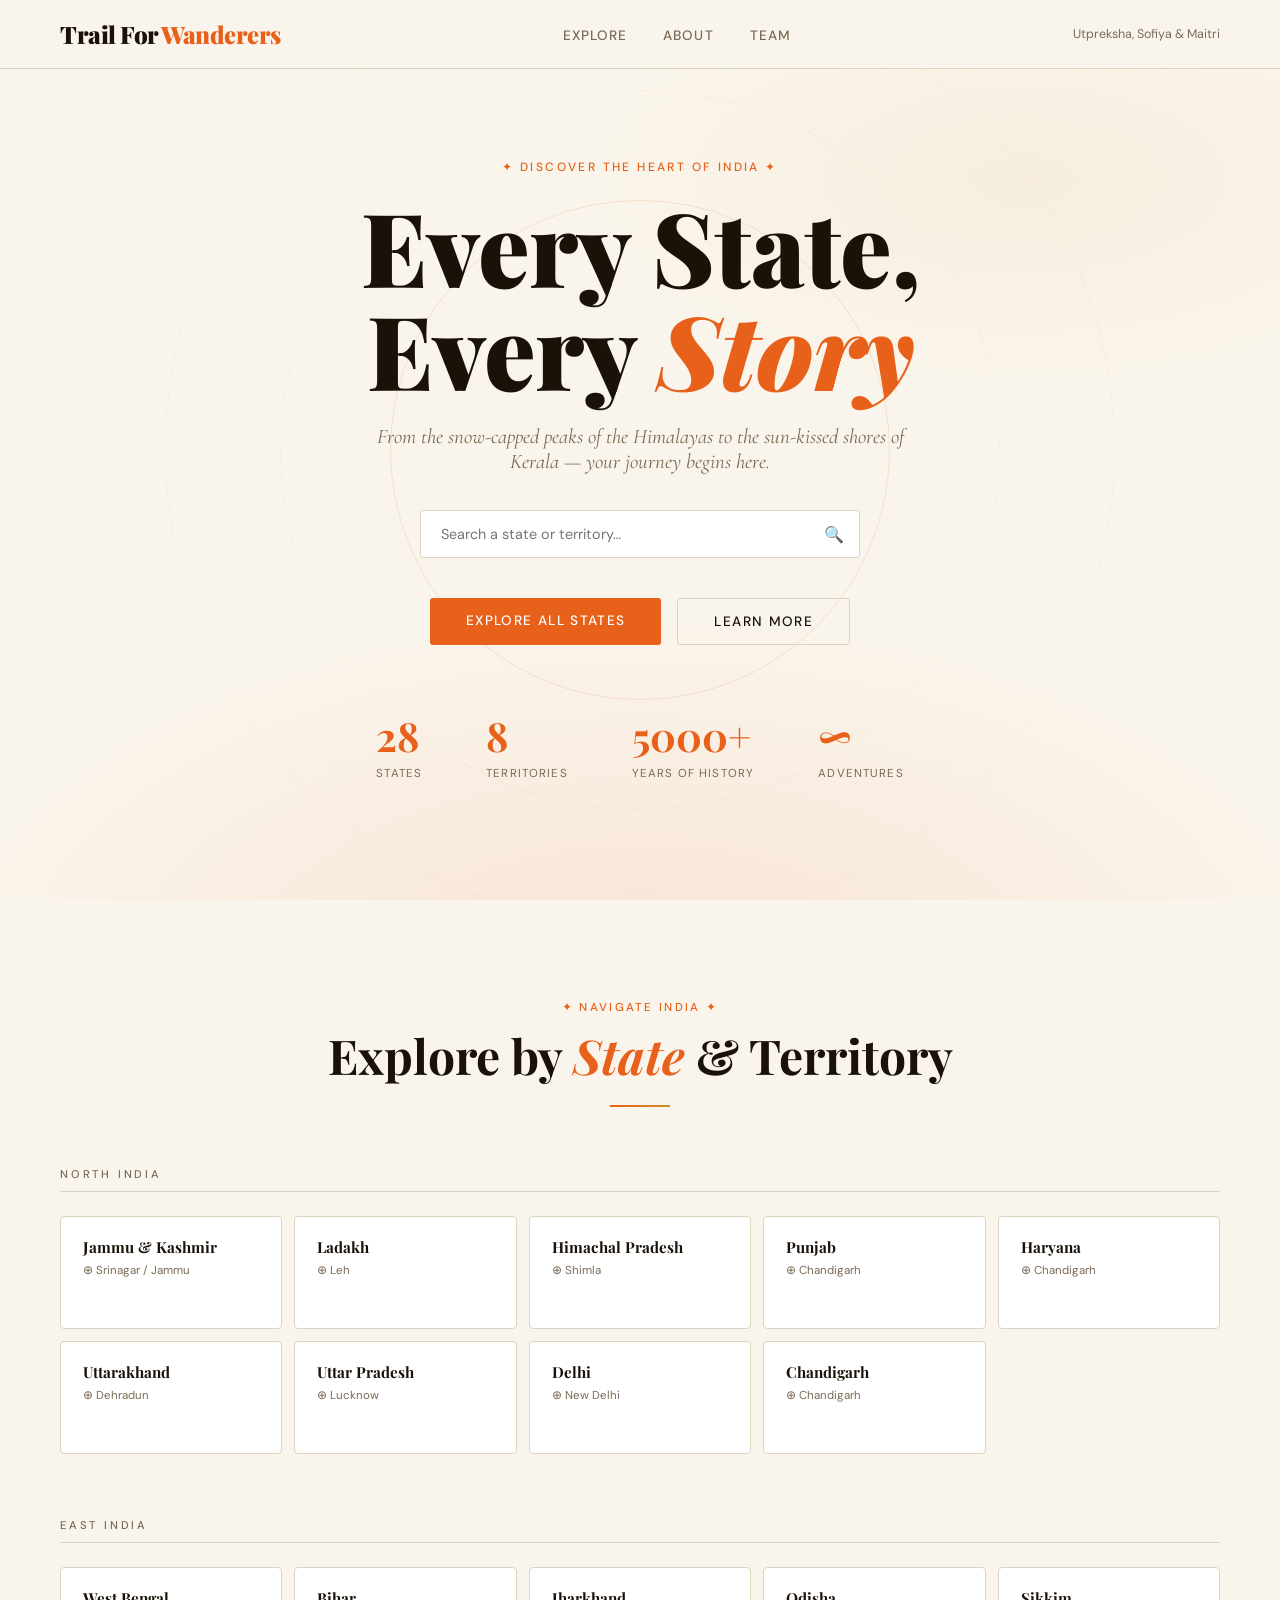
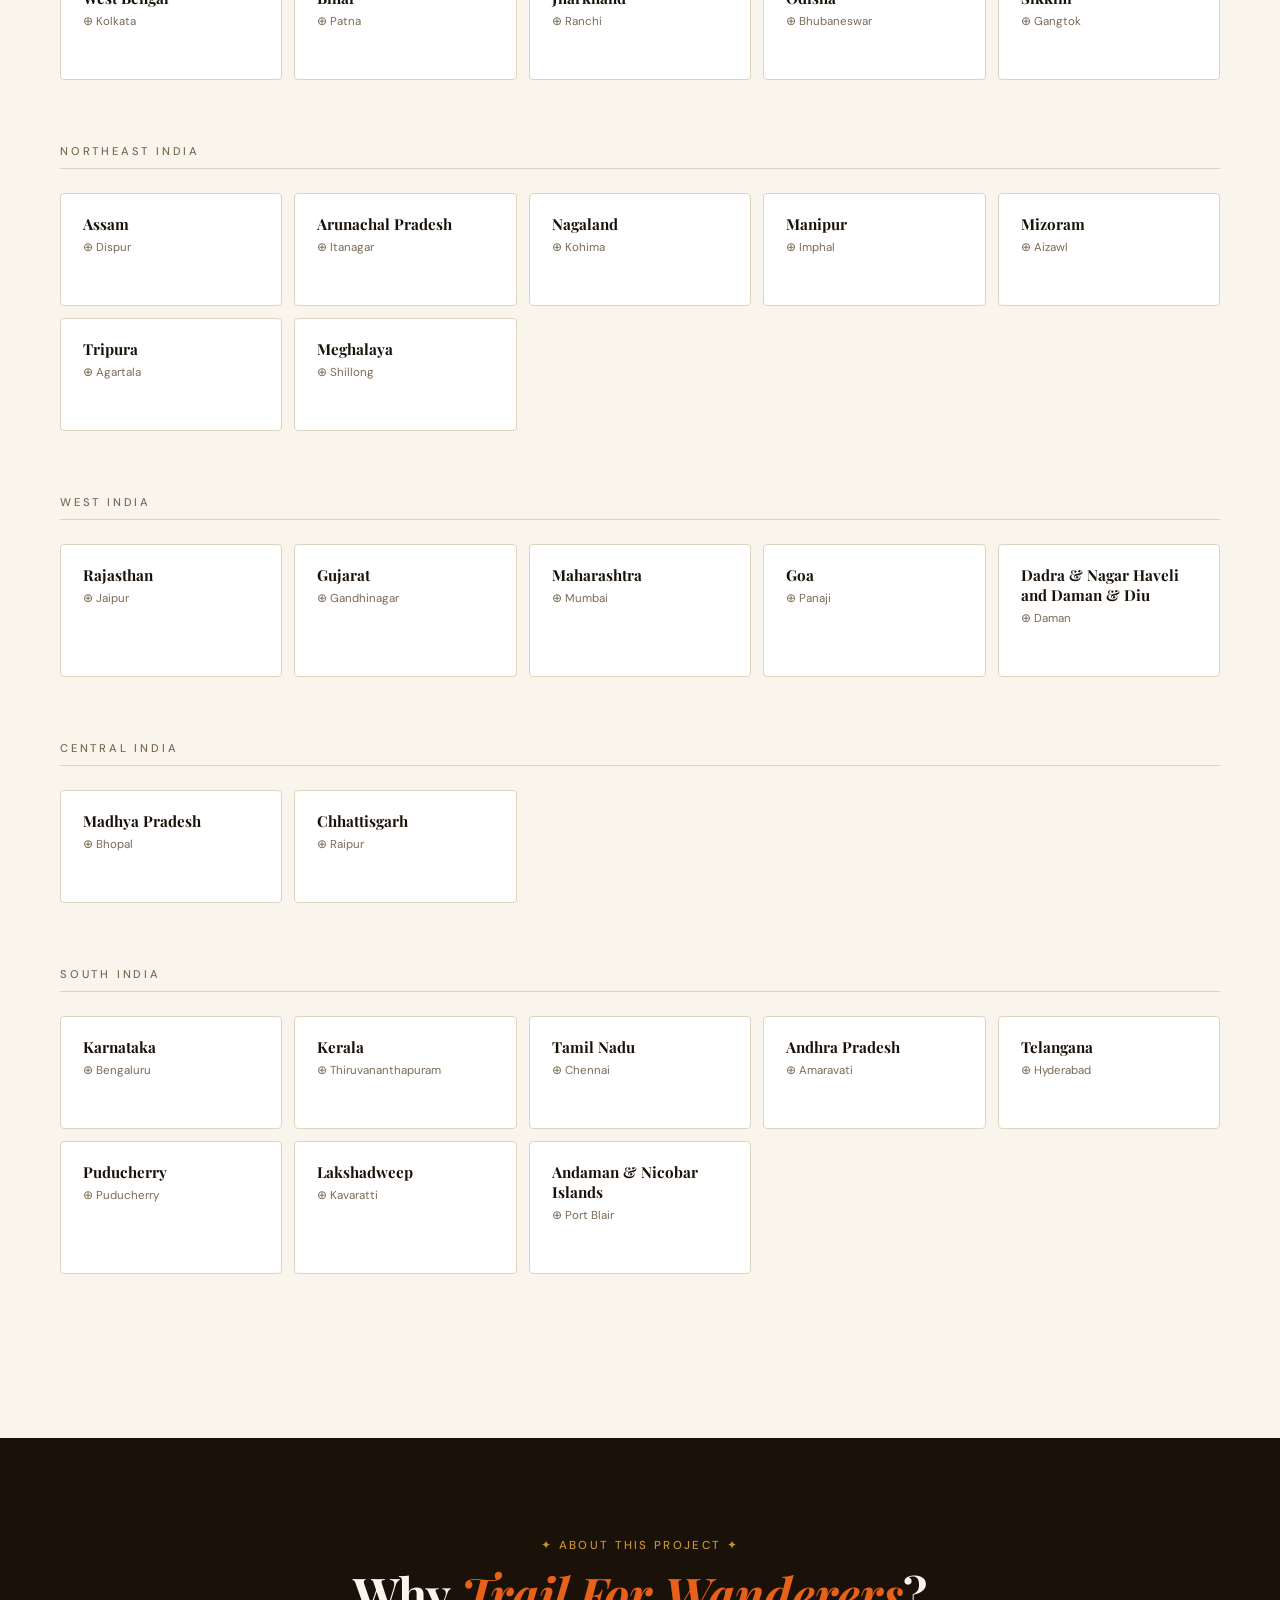
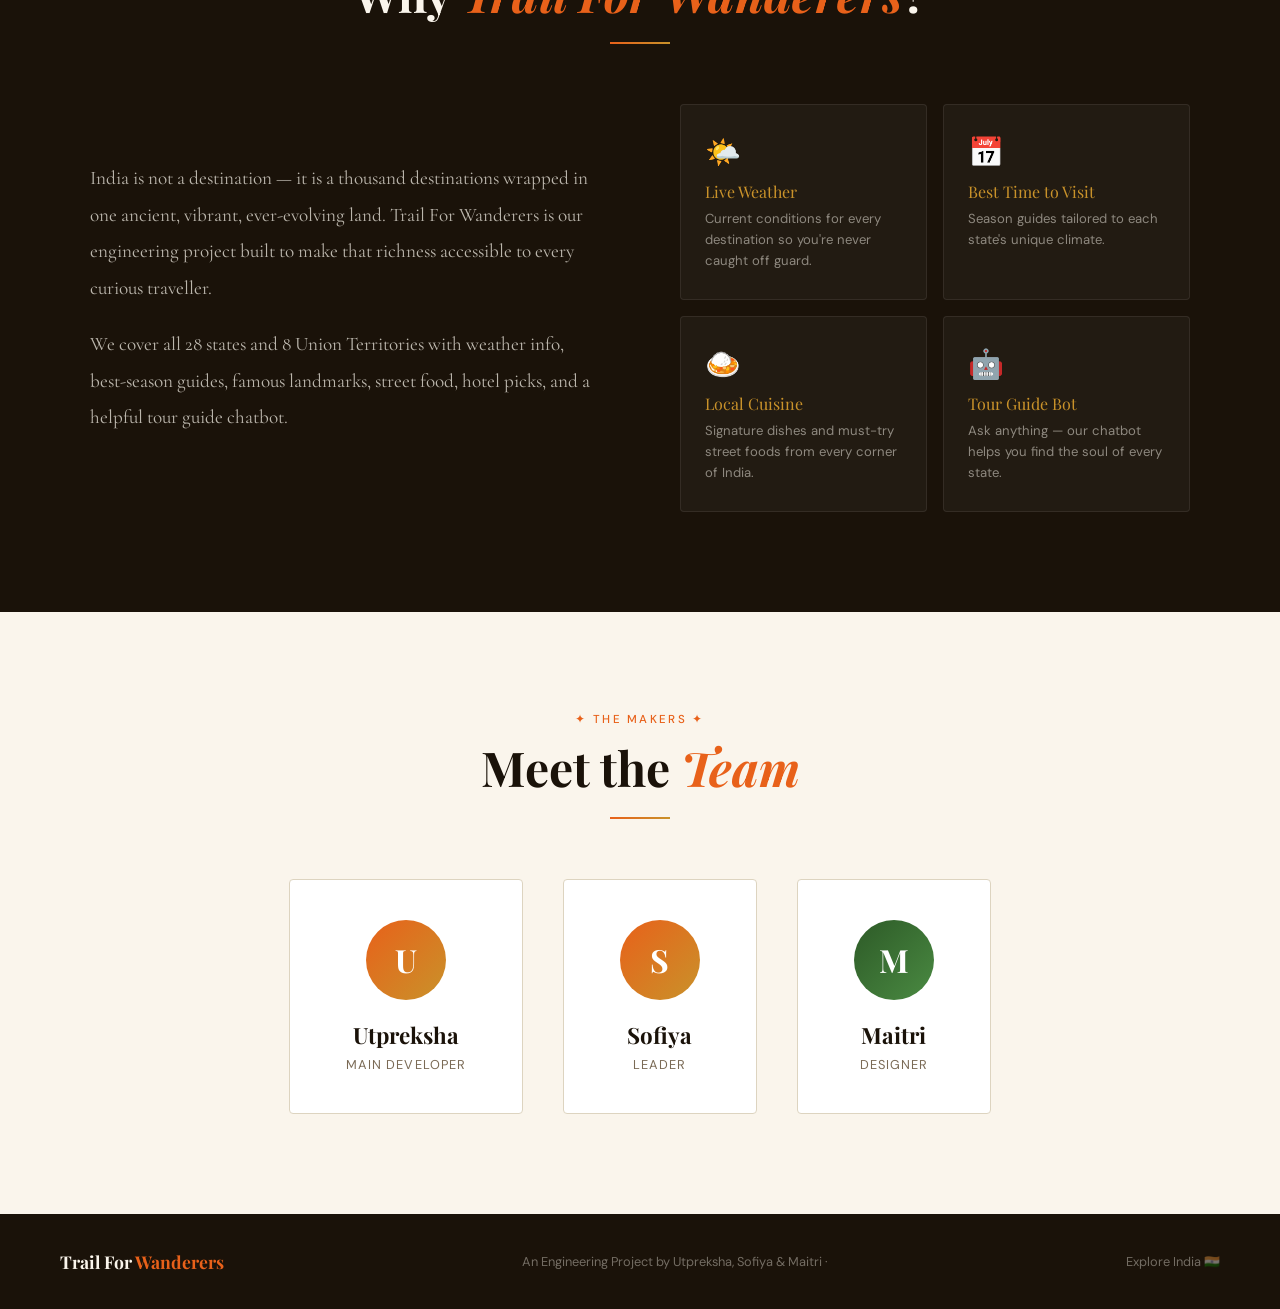
==== index.html @ 72791167 "Add files via upload" ====
<!DOCTYPE html>
<html lang="en">
<head>
  <meta charset="UTF-8" />
  <meta name="viewport" content="width=device-width, initial-scale=1.0"/>
  <title>Trail For Wanderers – Discover India</title>
  <link href="https://fonts.googleapis.com/css2?family=Playfair+Display:wght@400;700;900&family=Cormorant+Garamond:ital,wght@0,300;0,400;0,600;1,300;1,400&family=DM+Sans:wght@300;400;500&display=swap" rel="stylesheet"/>
  <style>
    :root {
      --saffron: #E8611A;
      --deep: #1A1209;
      --cream: #FAF5EC;
      --gold: #C9922A;
      --green: #2D5A27;
      --terracotta: #C4502A;
      --muted: #7A6A55;
      --border: #DDD4C0;
    }
    * { margin: 0; padding: 0; box-sizing: border-box; }
    html { scroll-behavior: smooth; }
    body { font-family: 'DM Sans', sans-serif; background: var(--cream); color: var(--deep); overflow-x: hidden; }

    nav {
      position: fixed; top: 0; left: 0; right: 0; z-index: 100;
      display: flex; align-items: center; justify-content: space-between;
      padding: 18px 60px;
      background: rgba(250,245,236,0.95); backdrop-filter: blur(10px);
      border-bottom: 1px solid var(--border);
    }
    .nav-logo { font-family: 'Playfair Display', serif; font-size: 1.5rem; font-weight: 900; color: var(--deep); letter-spacing: -0.5px; text-decoration: none; }
    .nav-logo span { color: var(--saffron); }
    .nav-links { display: flex; gap: 36px; list-style: none; }
    .nav-links a { font-size: 0.85rem; font-weight: 500; letter-spacing: 0.08em; text-transform: uppercase; text-decoration: none; color: var(--muted); transition: color 0.2s; }
    .nav-links a:hover { color: var(--saffron); }
    .nav-team { font-size: 0.78rem; color: var(--muted); }

    .hero {
      min-height: 100vh; display: flex; flex-direction: column; align-items: center; justify-content: center;
      padding: 120px 60px 80px; position: relative; overflow: hidden;
      background: radial-gradient(ellipse 80% 60% at 50% 110%, rgba(232,97,26,0.12) 0%, transparent 70%),
                  radial-gradient(ellipse 60% 40% at 80% 20%, rgba(201,146,42,0.08) 0%, transparent 60%), var(--cream);
    }
    .hero-deco { position: absolute; border-radius: 50%; border: 1px solid rgba(232,97,26,0.15); pointer-events: none; }
    .hd1 { width: 500px; height: 500px; top: 50%; left: 50%; transform: translate(-50%,-50%); animation: spin 60s linear infinite; }
    .hd2 { width: 720px; height: 720px; top: 50%; left: 50%; transform: translate(-50%,-50%); animation: spin 80s linear infinite reverse; border-style: dashed; border-color: rgba(201,146,42,0.1); }
    .hd3 { width: 950px; height: 950px; top: 50%; left: 50%; transform: translate(-50%,-50%); animation: spin 100s linear infinite; border-color: rgba(232,97,26,0.05); }
    @keyframes spin { to { transform: translate(-50%,-50%) rotate(360deg); } }

    .hero-eyebrow { font-size: 0.75rem; font-weight: 500; letter-spacing: 0.2em; text-transform: uppercase; color: var(--saffron); margin-bottom: 20px; opacity: 0; animation: fadeUp 0.8s 0.2s forwards; }
    .hero-title { font-family: 'Playfair Display', serif; font-size: clamp(3.5rem, 8vw, 7rem); font-weight: 900; line-height: 1.0; text-align: center; max-width: 900px; color: var(--deep); opacity: 0; animation: fadeUp 0.8s 0.4s forwards; }
    .hero-title em { color: var(--saffron); font-style: italic; }
    .hero-subtitle { font-family: 'Cormorant Garamond', serif; font-size: 1.3rem; font-style: italic; color: var(--muted); margin-top: 24px; text-align: center; max-width: 560px; opacity: 0; animation: fadeUp 0.8s 0.6s forwards; }

    .search-wrap { margin-top: 36px; position: relative; opacity: 0; animation: fadeUp 0.8s 0.8s forwards; }
    .search-input { width: 440px; padding: 14px 50px 14px 20px; border: 1.5px solid var(--border); border-radius: 3px; font-family: 'DM Sans', sans-serif; font-size: 0.9rem; background: white; outline: none; transition: border-color 0.2s; }
    .search-input:focus { border-color: var(--saffron); }
    .search-icon { position: absolute; right: 16px; top: 50%; transform: translateY(-50%); color: var(--muted); pointer-events: none; }
    .search-results { position: absolute; top: calc(100% + 6px); left: 0; right: 0; background: white; border: 1px solid var(--border); border-radius: 3px; max-height: 260px; overflow-y: auto; z-index: 200; box-shadow: 0 12px 40px rgba(0,0,0,0.1); display: none; }
    .sri { padding: 12px 20px; cursor: pointer; font-size: 0.88rem; border-bottom: 1px solid var(--border); text-decoration: none; display: block; color: var(--deep); transition: background 0.15s; }
    .sri:hover { background: var(--cream); }
    .sri:last-child { border-bottom: none; }
    .sri-cap { font-size: 0.75rem; color: var(--muted); margin-left: 8px; }

    .hero-cta { margin-top: 40px; display: flex; gap: 16px; opacity: 0; animation: fadeUp 0.8s 1s forwards; }
    .btn-primary { padding: 14px 36px; background: var(--saffron); color: white; border: none; border-radius: 3px; font-family: 'DM Sans', sans-serif; font-size: 0.85rem; font-weight: 500; letter-spacing: 0.1em; text-transform: uppercase; cursor: pointer; text-decoration: none; transition: background 0.2s, transform 0.2s; }
    .btn-primary:hover { background: var(--terracotta); transform: translateY(-2px); }
    .btn-outline { padding: 14px 36px; background: transparent; color: var(--deep); border: 1.5px solid var(--border); border-radius: 3px; font-family: 'DM Sans', sans-serif; font-size: 0.85rem; font-weight: 500; letter-spacing: 0.1em; text-transform: uppercase; cursor: pointer; text-decoration: none; transition: border-color 0.2s, color 0.2s; }
    .btn-outline:hover { border-color: var(--saffron); color: var(--saffron); }

    .hero-stats { display: flex; gap: 64px; margin-top: 64px; opacity: 0; animation: fadeUp 0.8s 1.1s forwards; }
    .hero-stat-num { font-family: 'Playfair Display', serif; font-size: 2.5rem; font-weight: 700; color: var(--saffron); }
    .hero-stat-label { font-size: 0.72rem; color: var(--muted); letter-spacing: 0.1em; text-transform: uppercase; margin-top: 4px; }

    @keyframes fadeUp { from { opacity: 0; transform: translateY(24px); } to { opacity: 1; transform: translateY(0); } }

    .section-header { text-align: center; margin-bottom: 60px; }
    .section-eyebrow { font-size: 0.72rem; font-weight: 500; letter-spacing: 0.2em; text-transform: uppercase; color: var(--saffron); margin-bottom: 12px; }
    .section-title { font-family: 'Playfair Display', serif; font-size: clamp(2rem, 4vw, 3rem); font-weight: 700; line-height: 1.2; }
    .section-title em { color: var(--saffron); font-style: italic; }
    .section-divider { width: 60px; height: 2px; background: linear-gradient(90deg, var(--saffron), var(--gold)); margin: 20px auto 0; }

    #states { padding: 100px 60px; }
    .region-block { margin-bottom: 64px; }
    .region-label { font-size: 0.7rem; font-weight: 500; letter-spacing: 0.25em; text-transform: uppercase; color: var(--muted); border-bottom: 1px solid var(--border); padding-bottom: 10px; margin-bottom: 24px; }
    .states-grid { display: grid; grid-template-columns: repeat(auto-fill, minmax(190px, 1fr)); gap: 12px; }
    .state-card { background: white; border: 1px solid var(--border); border-radius: 4px; padding: 20px 22px; cursor: pointer; text-decoration: none; color: var(--deep); transition: all 0.25s; display: flex; flex-direction: column; gap: 6px; position: relative; overflow: hidden; }
    .state-card::before { content: ''; position: absolute; left: 0; top: 0; bottom: 0; width: 3px; background: var(--saffron); transform: scaleY(0); transform-origin: bottom; transition: transform 0.25s; }
    .state-card:hover { border-color: var(--saffron); box-shadow: 0 8px 32px rgba(232,97,26,0.1); transform: translateY(-3px); }
    .state-card:hover::before { transform: scaleY(1); }
    .state-name { font-family: 'Playfair Display', serif; font-size: 0.95rem; font-weight: 700; }
    .state-capital { font-size: 0.72rem; color: var(--muted); }
    .state-arrow { margin-top: 8px; font-size: 0.78rem; color: var(--saffron); opacity: 0; transition: opacity 0.2s; }
    .state-card:hover .state-arrow { opacity: 1; }

    #about { padding: 100px 60px; background: var(--deep); color: var(--cream); }
    #about .section-title { color: var(--cream); }
    .about-grid { display: grid; grid-template-columns: 1fr 1fr; gap: 80px; align-items: center; max-width: 1100px; margin: 0 auto; }
    .about-text p { font-family: 'Cormorant Garamond', serif; font-size: 1.2rem; line-height: 1.9; color: rgba(250,245,236,0.72); margin-bottom: 20px; }
    .about-visual { display: grid; grid-template-columns: 1fr 1fr; gap: 16px; }
    .about-block { border-radius: 4px; padding: 28px 24px; background: rgba(255,255,255,0.04); border: 1px solid rgba(255,255,255,0.08); }
    .about-block-icon { font-size: 1.8rem; margin-bottom: 10px; }
    .about-block-title { font-family: 'Playfair Display', serif; font-size: 1rem; color: var(--gold); margin-bottom: 6px; }
    .about-block-text { font-size: 0.82rem; color: rgba(250,245,236,0.5); line-height: 1.6; }

    #team { padding: 100px 60px; text-align: center; }
    .team-grid { display: flex; gap: 40px; justify-content: center; margin-top: 60px; }
    .team-card { background: white; border: 1px solid var(--border); border-radius: 4px; padding: 40px 56px; transition: box-shadow 0.2s; }
    .team-card:hover { box-shadow: 0 12px 40px rgba(232,97,26,0.12); }
    .team-avatar { width: 80px; height: 80px; border-radius: 50%; margin: 0 auto 20px; display: flex; align-items: center; justify-content: center; font-family: 'Playfair Display', serif; font-size: 2rem; font-weight: 700; color: white; }
    .av-s { background: linear-gradient(135deg, var(--saffron), var(--gold)); }
    .av-m { background: linear-gradient(135deg, var(--green), #4A8A42); }
    .team-name { font-family: 'Playfair Display', serif; font-size: 1.4rem; font-weight: 700; margin-bottom: 6px; }
    .team-role { font-size: 0.8rem; color: var(--muted); letter-spacing: 0.08em; text-transform: uppercase; }

    footer { padding: 36px 60px; background: var(--deep); color: rgba(250,245,236,0.4); display: flex; justify-content: space-between; align-items: center; font-size: 0.8rem; }
    .footer-logo { font-family: 'Playfair Display', serif; font-size: 1.1rem; font-weight: 700; color: var(--cream); }
    .footer-logo span { color: var(--saffron); }

    @media (max-width: 768px) {
      nav { padding: 14px 20px; }
      .nav-links, .nav-team { display: none; }
      .hero { padding: 100px 20px 60px; }
      .hero-stats { gap: 28px; flex-wrap: wrap; justify-content: center; }
      .search-input { width: 100%; max-width: 340px; }
      #states, #about, #team { padding: 60px 20px; }
      .about-grid { grid-template-columns: 1fr; gap: 40px; }
      .team-grid { flex-direction: column; align-items: center; }
      footer { flex-direction: column; gap: 10px; text-align: center; padding: 24px 20px; }
    }
  </style>
</head>
<body>

<nav>
  <a href="index.html" class="nav-logo">Trail For <span>Wanderers</span></a>
  <ul class="nav-links">
    <li><a href="#states">Explore</a></li>
    <li><a href="#about">About</a></li>
    <li><a href="#team">Team</a></li>
  </ul>
  <div class="nav-team">Utpreksha, Sofiya &amp; Maitri</div>
</nav>

<section class="hero">
  <div class="hero-deco hd1"></div>
  <div class="hero-deco hd2"></div>
  <div class="hero-deco hd3"></div>
  <p class="hero-eyebrow">✦ Discover the Heart of India ✦</p>
  <h1 class="hero-title">Every State,<br/>Every <em>Story</em></h1>
  <p class="hero-subtitle">From the snow-capped peaks of the Himalayas to the sun-kissed shores of Kerala — your journey begins here.</p>
  <div class="search-wrap">
    <input type="text" class="search-input" id="searchInput" placeholder="Search a state or territory…" autocomplete="off"/>
    <span class="search-icon">🔍</span>
    <div class="search-results" id="searchResults"></div>
  </div>
  <div class="hero-cta">
    <a href="#states" class="btn-primary">Explore All States</a>
    <a href="#about" class="btn-outline">Learn More</a>
  </div>
  <div class="hero-stats">
    <div><div class="hero-stat-num">28</div><div class="hero-stat-label">States</div></div>
    <div><div class="hero-stat-num">8</div><div class="hero-stat-label">Territories</div></div>
    <div><div class="hero-stat-num">5000+</div><div class="hero-stat-label">Years of History</div></div>
    <div><div class="hero-stat-num">∞</div><div class="hero-stat-label">Adventures</div></div>
  </div>
</section>

<section id="states">
  <div class="section-header">
    <p class="section-eyebrow">✦ Navigate India ✦</p>
    <h2 class="section-title">Explore by <em>State</em> &amp; Territory</h2>
    <div class="section-divider"></div>
  </div>
  <div id="statesContainer"></div>
</section>

<section id="about">
  <div class="section-header">
    <p class="section-eyebrow" style="color:var(--gold)">✦ About This Project ✦</p>
    <h2 class="section-title">Why <em>Trail For Wanderers</em>?</h2>
    <div class="section-divider"></div>
  </div>
  <div class="about-grid">
    <div class="about-text">
      <p>India is not a destination — it is a thousand destinations wrapped in one ancient, vibrant, ever-evolving land. Trail For Wanderers is our engineering project built to make that richness accessible to every curious traveller.</p>
      <p>We cover all 28 states and 8 Union Territories with weather info, best-season guides, famous landmarks, street food, hotel picks, and a helpful tour guide chatbot.</p>
    </div>
    <div class="about-visual">
      <div class="about-block"><div class="about-block-icon">🌤️</div><div class="about-block-title">Live Weather</div><div class="about-block-text">Current conditions for every destination so you're never caught off guard.</div></div>
      <div class="about-block"><div class="about-block-icon">📅</div><div class="about-block-title">Best Time to Visit</div><div class="about-block-text">Season guides tailored to each state's unique climate.</div></div>
      <div class="about-block"><div class="about-block-icon">🍛</div><div class="about-block-title">Local Cuisine</div><div class="about-block-text">Signature dishes and must-try street foods from every corner of India.</div></div>
      <div class="about-block"><div class="about-block-icon">🤖</div><div class="about-block-title">Tour Guide Bot</div><div class="about-block-text">Ask anything — our chatbot helps you find the soul of every state.</div></div>
    </div>
  </div>
</section>


<section id="team">
  <div class="section-header">
    <p class="section-eyebrow">✦ The Makers ✦</p>
    <h2 class="section-title">Meet the <em>Team</em></h2>
    <div class="section-divider"></div>
  </div>
  <div class="team-grid">
    <div class="team-card">
      <div class="team-avatar av-s">U</div>
      <div class="team-name">Utpreksha</div>
      <div class="team-role">Main Developer</div>
    </div>
    <div class="team-card">
      <div class="team-avatar av-s">S</div>
      <div class="team-name">Sofiya</div>
      <div class="team-role">Leader</div>
    </div>
    <div class="team-card">
      <div class="team-avatar av-m">M</div>
      <div class="team-name">Maitri</div>
      <div class="team-role">Designer</div>
    </div>
  </div>
</section>

<footer>
  <div class="footer-logo">Trail For <span>Wanderers</span></div>
  <div>An Engineering Project by Utpreksha, Sofiya &amp; Maitri · </div>
  <div>Explore India 🇮🇳</div>
</footer>

<script>
const regions = {
  "North India": [
    { name: "Jammu & Kashmir", capital: "Srinagar / Jammu", slug: "jammu-kashmir" },
    { name: "Ladakh", capital: "Leh", slug: "ladakh" },
    { name: "Himachal Pradesh", capital: "Shimla", slug: "himachal-pradesh" },
    { name: "Punjab", capital: "Chandigarh", slug: "punjab" },
    { name: "Haryana", capital: "Chandigarh", slug: "haryana" },
    { name: "Uttarakhand", capital: "Dehradun", slug: "uttarakhand" },
    { name: "Uttar Pradesh", capital: "Lucknow", slug: "uttar-pradesh" },
    { name: "Delhi", capital: "New Delhi", slug: "delhi" },
    { name: "Chandigarh", capital: "Chandigarh", slug: "chandigarh" },
  ],
  "East India": [
    { name: "West Bengal", capital: "Kolkata", slug: "west-bengal" },
    { name: "Bihar", capital: "Patna", slug: "bihar" },
    { name: "Jharkhand", capital: "Ranchi", slug: "jharkhand" },
    { name: "Odisha", capital: "Bhubaneswar", slug: "odisha" },
    { name: "Sikkim", capital: "Gangtok", slug: "sikkim" },
  ],
  "Northeast India": [
    { name: "Assam", capital: "Dispur", slug: "assam" },
    { name: "Arunachal Pradesh", capital: "Itanagar", slug: "arunachal-pradesh" },
    { name: "Nagaland", capital: "Kohima", slug: "nagaland" },
    { name: "Manipur", capital: "Imphal", slug: "manipur" },
    { name: "Mizoram", capital: "Aizawl", slug: "mizoram" },
    { name: "Tripura", capital: "Agartala", slug: "tripura" },
    { name: "Meghalaya", capital: "Shillong", slug: "meghalaya" },
  ],
  "West India": [
    { name: "Rajasthan", capital: "Jaipur", slug: "rajasthan" },
    { name: "Gujarat", capital: "Gandhinagar", slug: "gujarat" },
    { name: "Maharashtra", capital: "Mumbai", slug: "maharashtra" },
    { name: "Goa", capital: "Panaji", slug: "goa" },
    { name: "Dadra & Nagar Haveli and Daman & Diu", capital: "Daman", slug: "dadra-daman-diu" },
  ],
  "Central India": [
    { name: "Madhya Pradesh", capital: "Bhopal", slug: "madhya-pradesh" },
    { name: "Chhattisgarh", capital: "Raipur", slug: "chhattisgarh" },
  ],
  "South India": [
    { name: "Karnataka", capital: "Bengaluru", slug: "karnataka" },
    { name: "Kerala", capital: "Thiruvananthapuram", slug: "kerala" },
    { name: "Tamil Nadu", capital: "Chennai", slug: "tamil-nadu" },
    { name: "Andhra Pradesh", capital: "Amaravati", slug: "andhra-pradesh" },
    { name: "Telangana", capital: "Hyderabad", slug: "telangana" },
    { name: "Puducherry", capital: "Puducherry", slug: "puducherry" },
    { name: "Lakshadweep", capital: "Kavaratti", slug: "lakshadweep" },
    { name: "Andaman & Nicobar Islands", capital: "Port Blair", slug: "andaman-nicobar" },
  ]
};

const allStates = Object.values(regions).flat();

// Build grid
const container = document.getElementById('statesContainer');
for (const [region, states] of Object.entries(regions)) {
  const block = document.createElement('div');
  block.className = 'region-block';
  block.innerHTML = `<div class="region-label">${region}</div>
    <div class="states-grid">
      ${states.map(s => `<a href="state.html?state=${s.slug}" class="state-card">
        <div class="state-name">${s.name}</div>
        <div class="state-capital">⊕ ${s.capital}</div>
        <div class="state-arrow">Explore →</div>
      </a>`).join('')}
    </div>`;
  container.appendChild(block);
}

// Search
const si = document.getElementById('searchInput');
const sr = document.getElementById('searchResults');
si.addEventListener('input', () => {
  const q = si.value.trim().toLowerCase();
  if (!q) { sr.style.display = 'none'; return; }
  const hits = allStates.filter(s => s.name.toLowerCase().includes(q));
  if (!hits.length) { sr.style.display = 'none'; return; }
  sr.innerHTML = hits.map(s => `<a href="state.html?state=${s.slug}" class="sri"><strong>${s.name}</strong><span class="sri-cap">${s.capital}</span></a>`).join('');
  sr.style.display = 'block';
});
document.addEventListener('click', e => { if (!e.target.closest('.search-wrap')) sr.style.display = 'none'; });
</script>
</body>
</html>
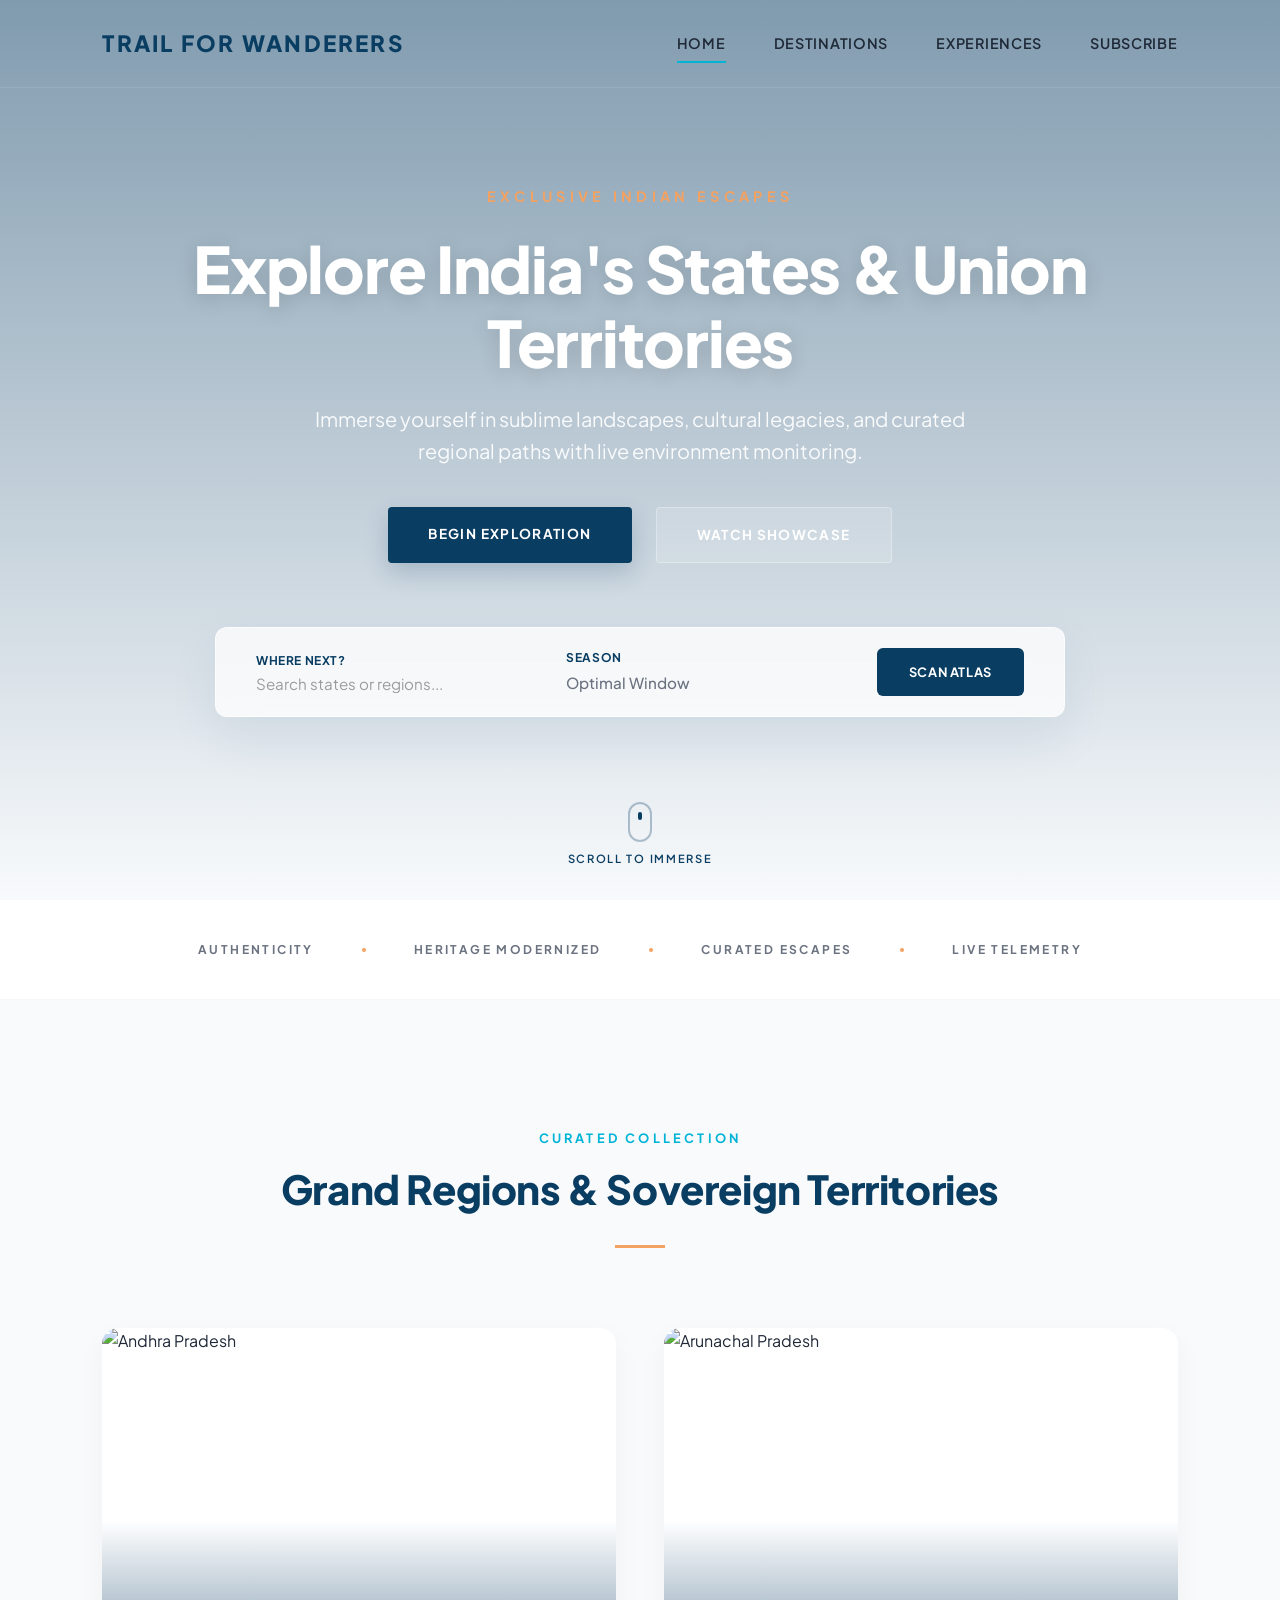
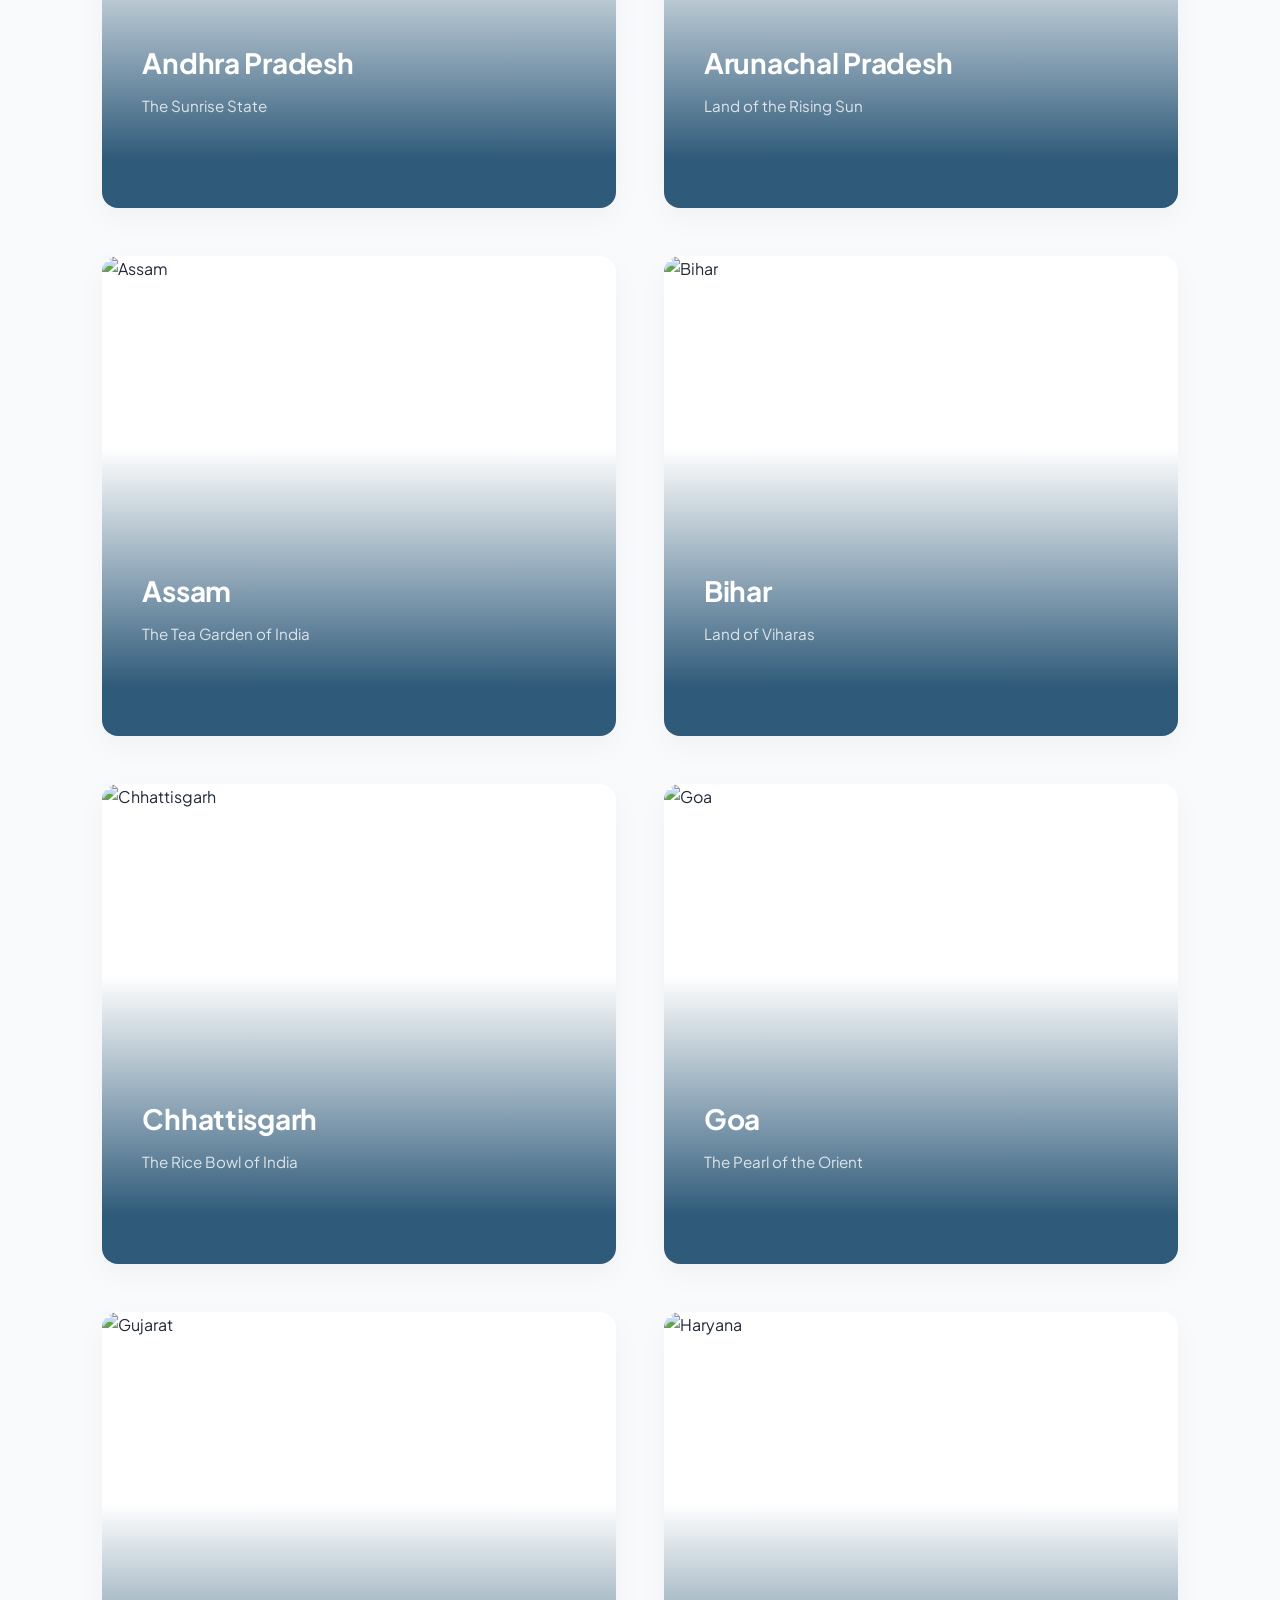
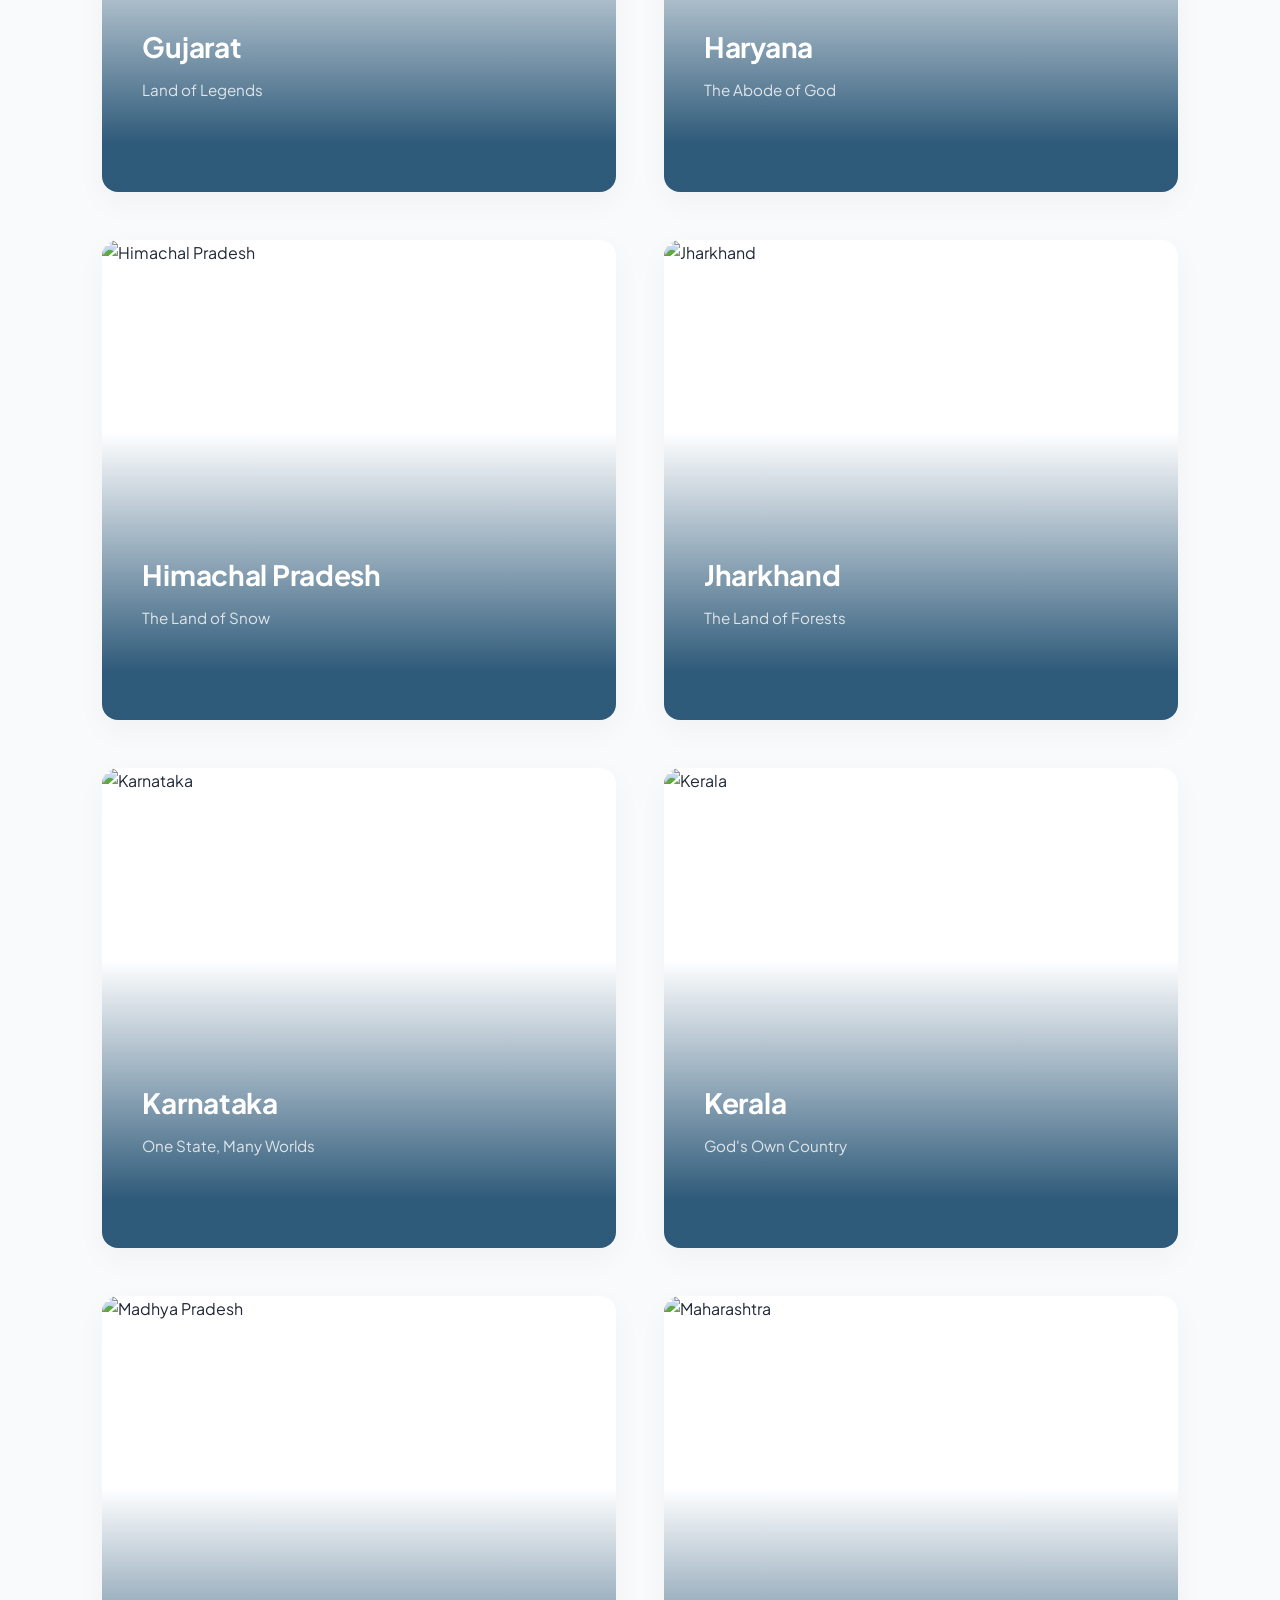
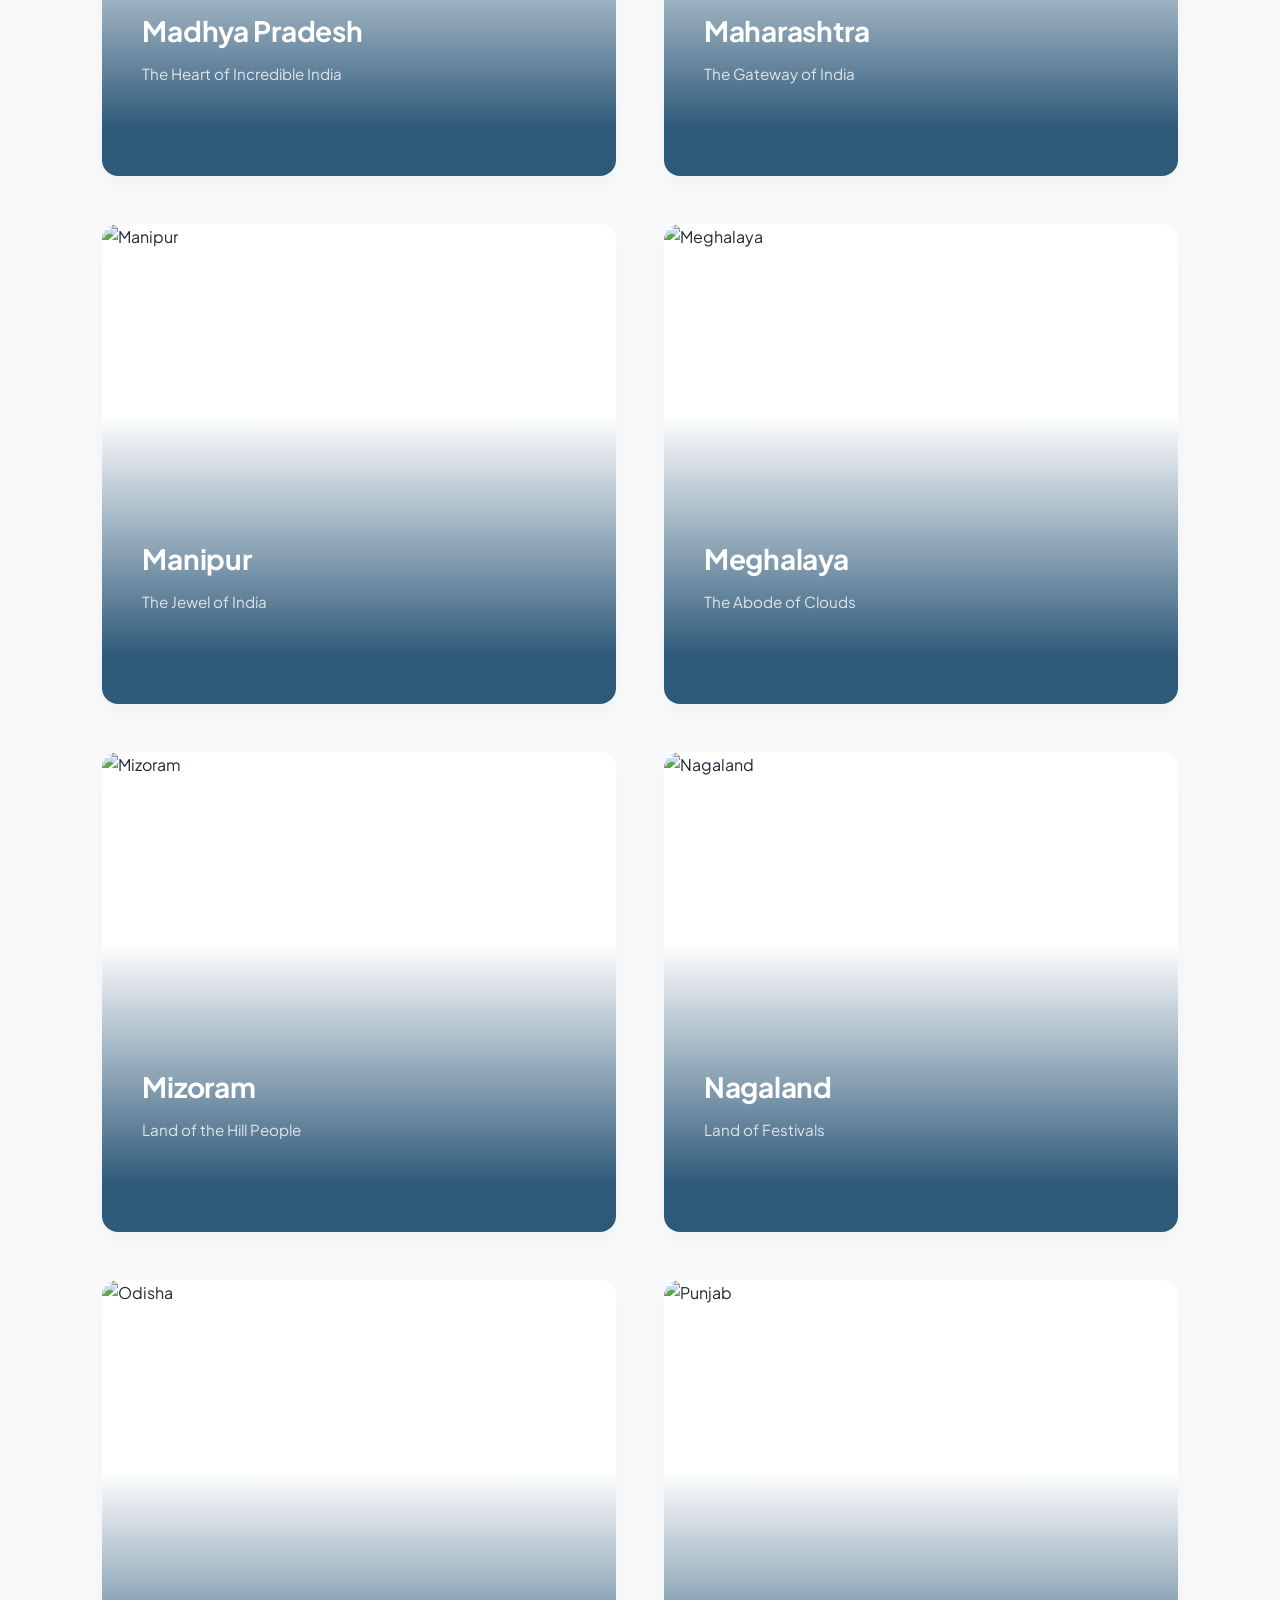
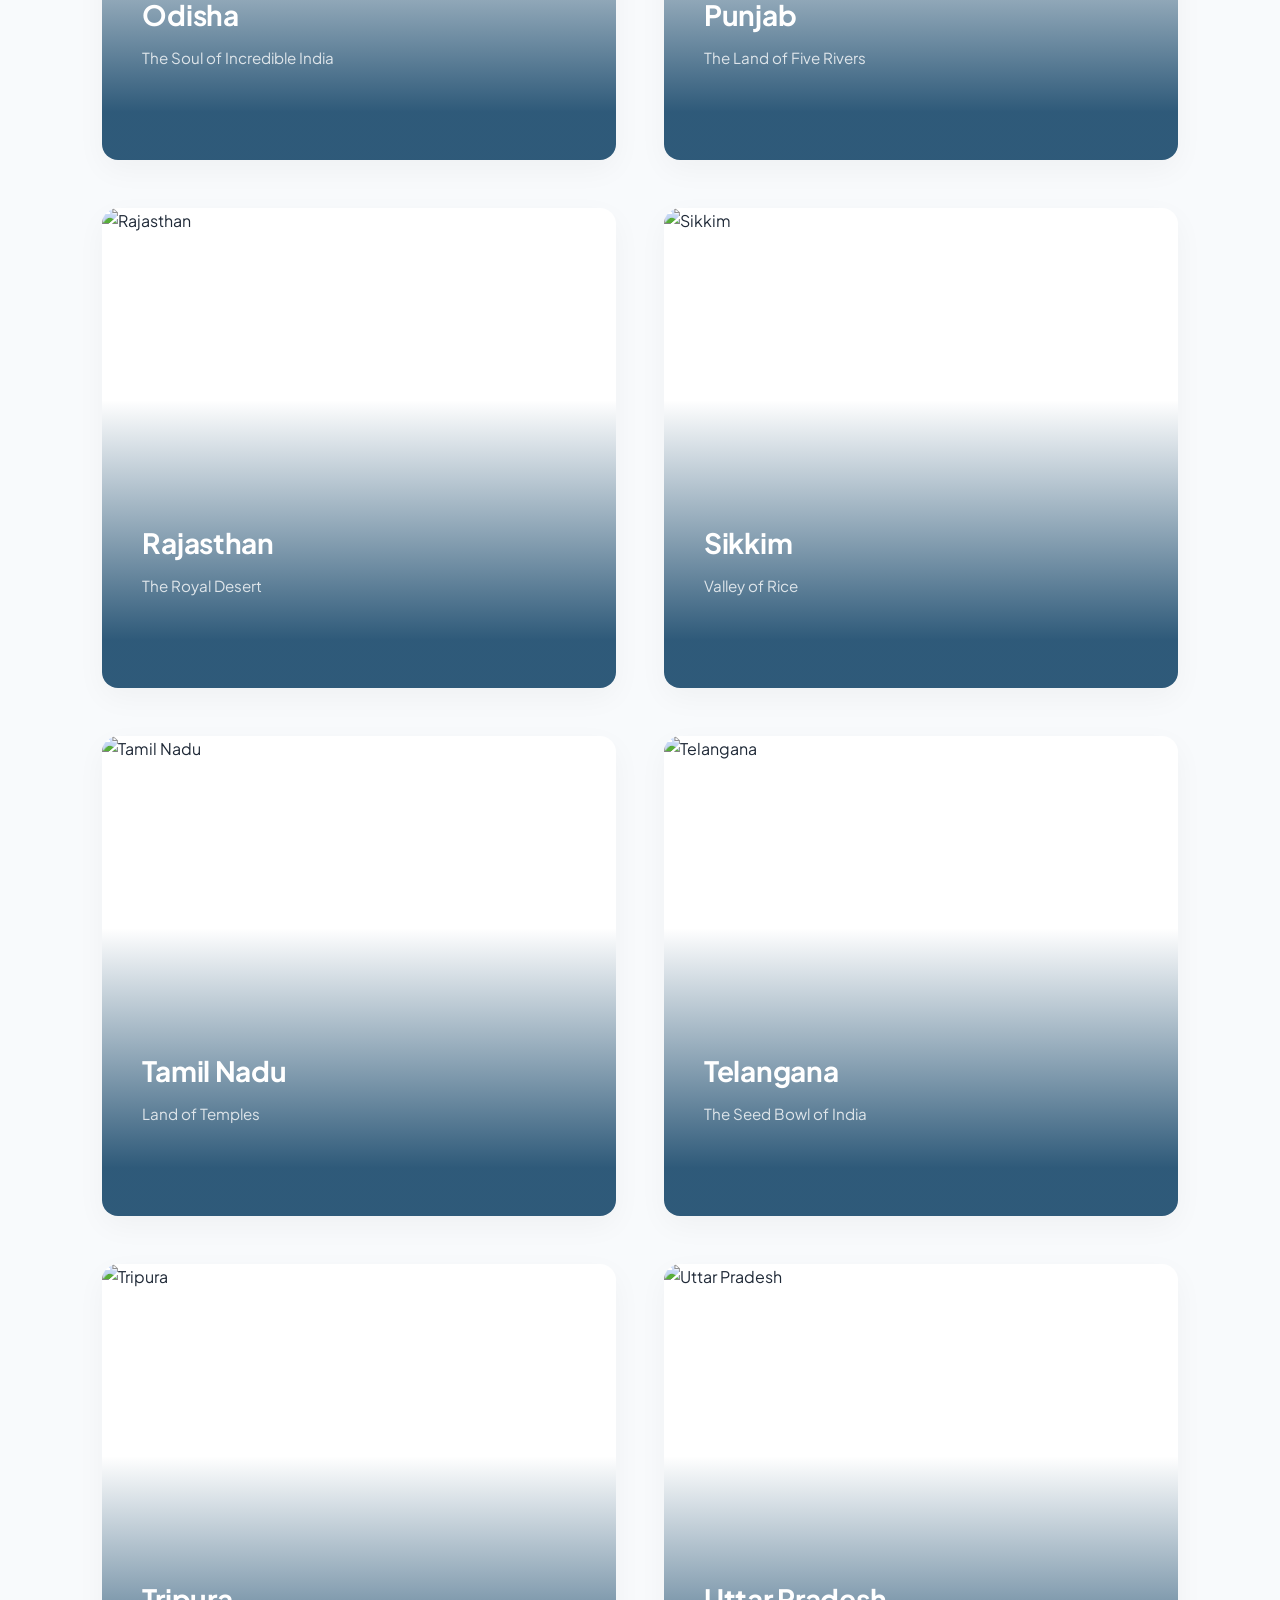
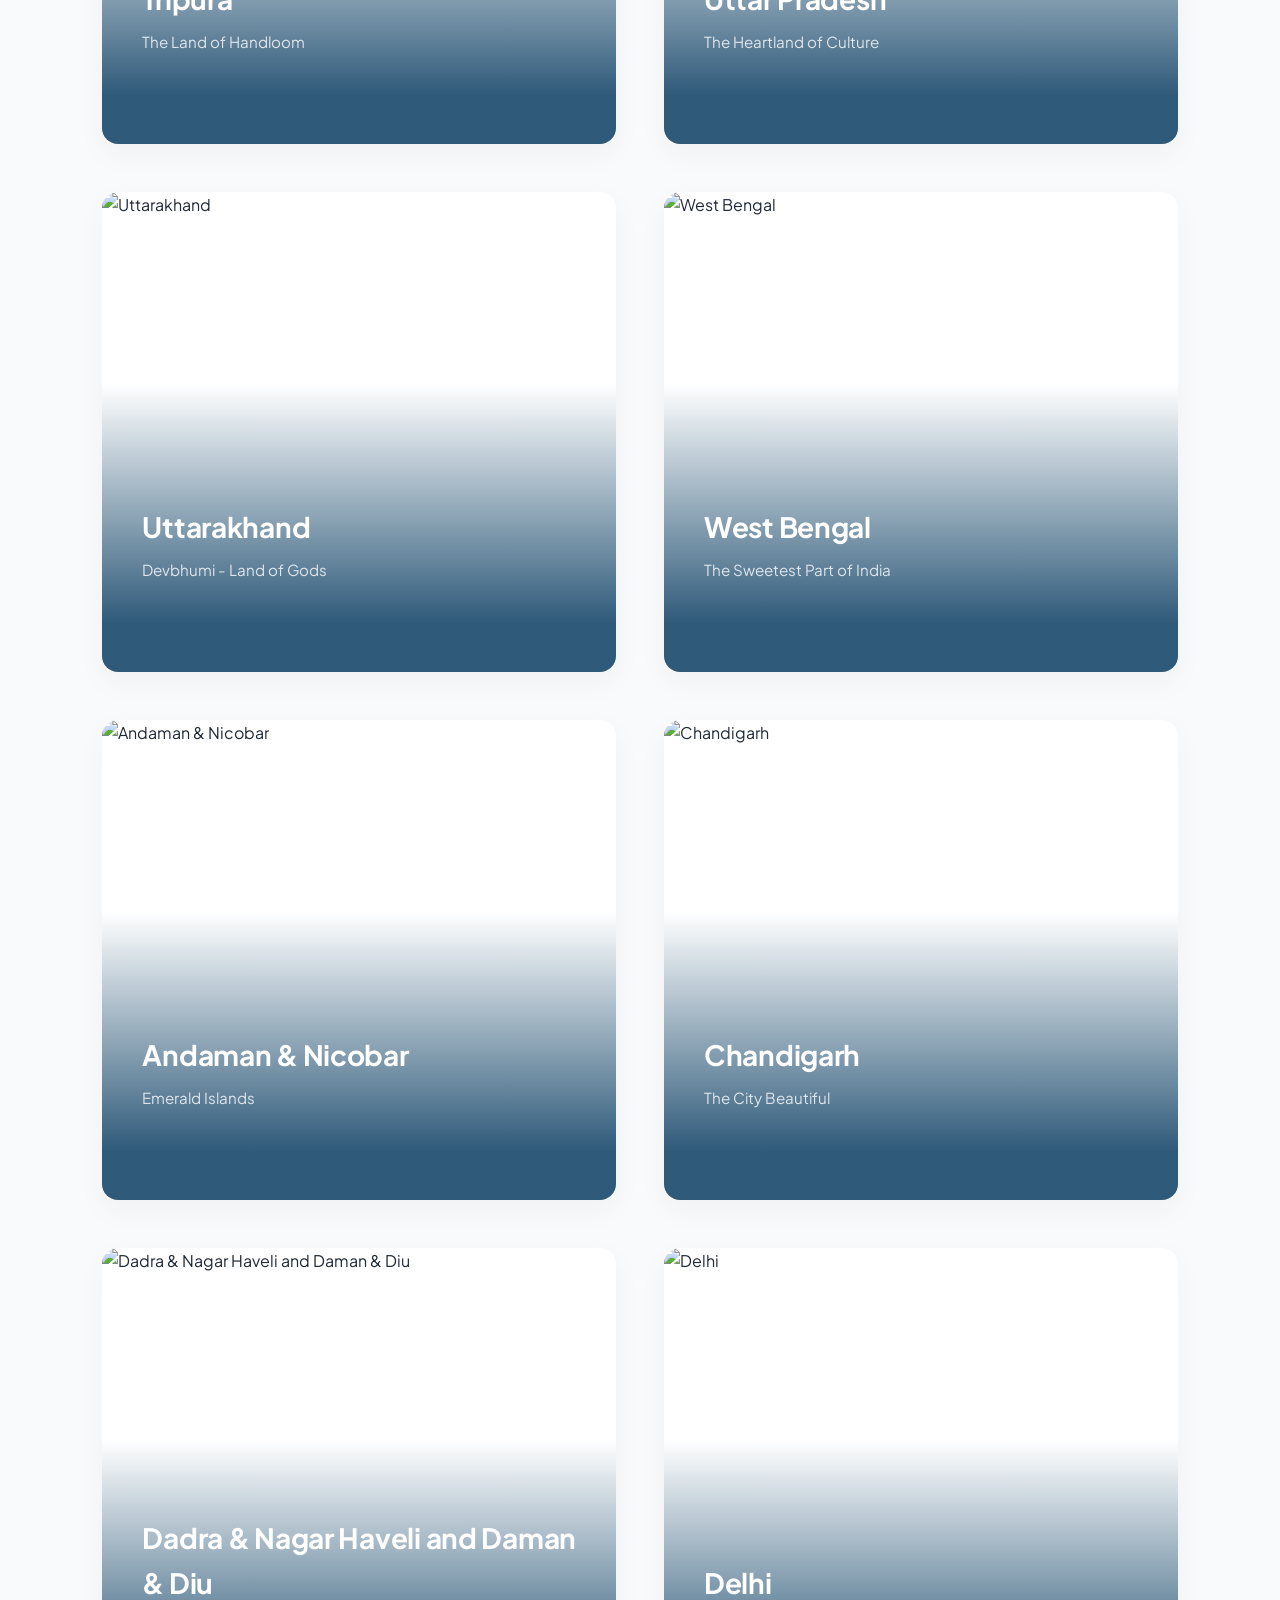
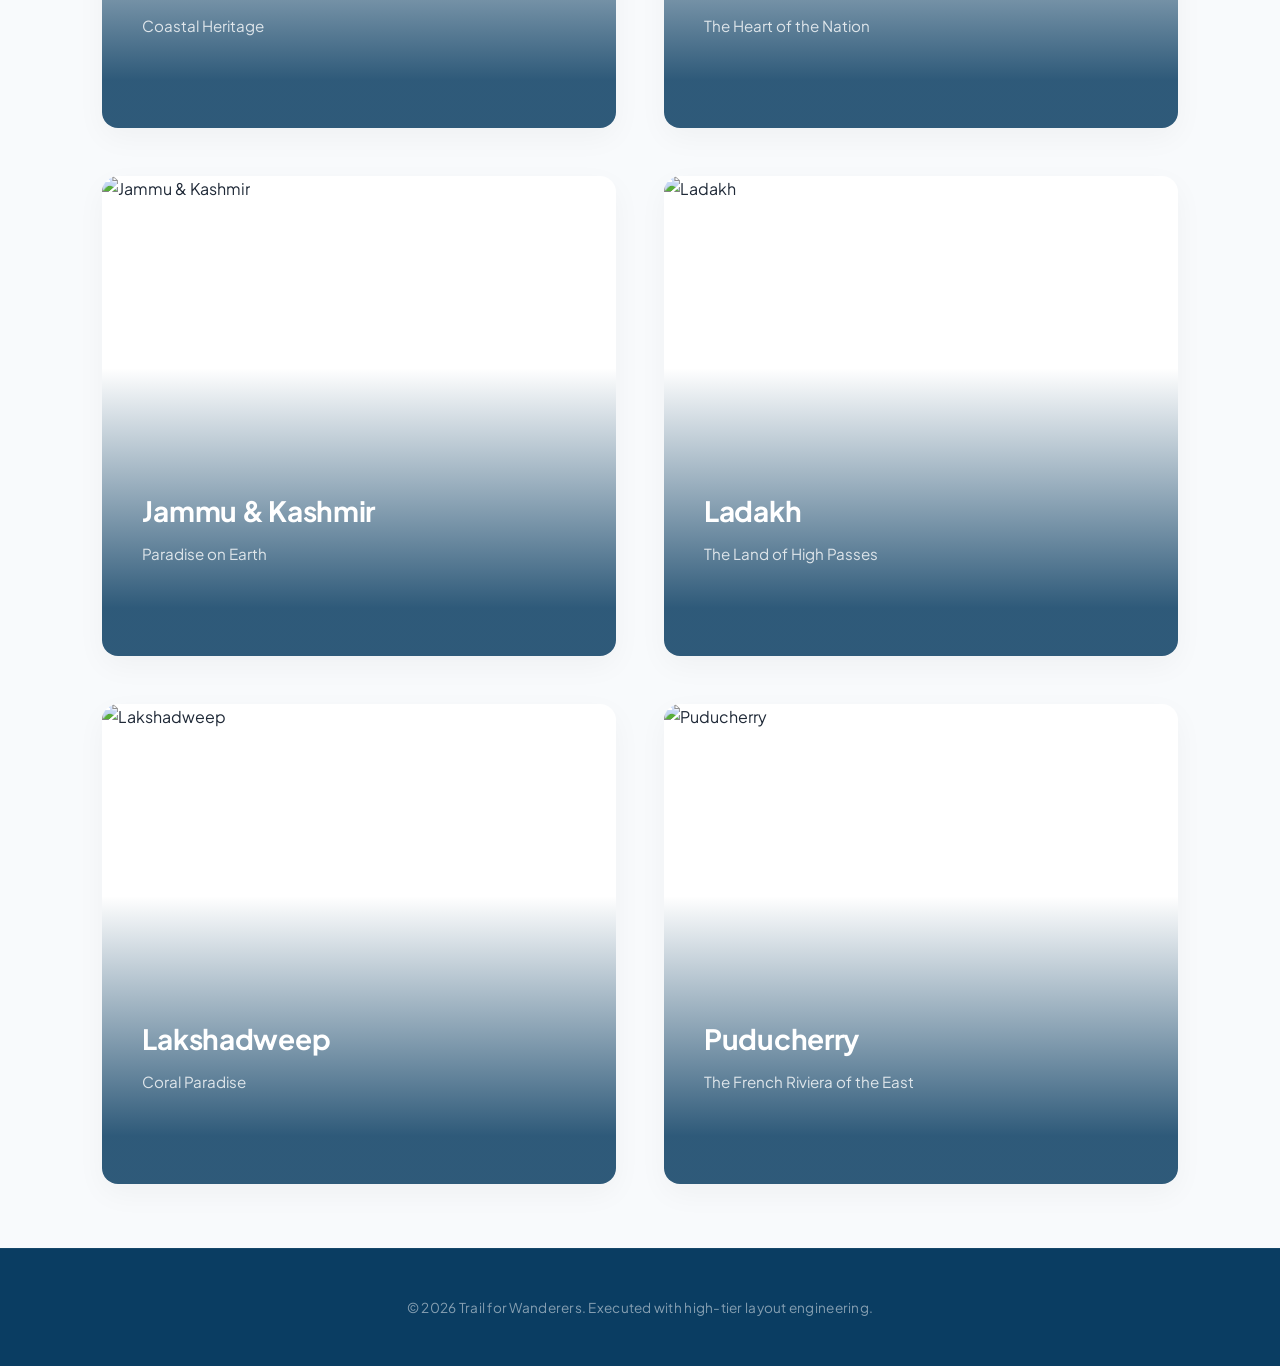
==== commit 6b9144cc: "initial commit" ====
--- a/index.html
+++ b/index.html
@@ -1,313 +1,534 @@
 <!DOCTYPE html>
 <html lang="en">
 <head>
-  <meta charset="UTF-8" />
-  <meta name="viewport" content="width=device-width, initial-scale=1.0"/>
-  <title>Trail For Wanderers – Discover India</title>
-  <link href="https://fonts.googleapis.com/css2?family=Playfair+Display:wght@400;700;900&family=Cormorant+Garamond:ital,wght@0,300;0,400;0,600;1,300;1,400&family=DM+Sans:wght@300;400;500&display=swap" rel="stylesheet"/>
-  <style>
-    :root {
-      --saffron: #E8611A;
-      --deep: #1A1209;
-      --cream: #FAF5EC;
-      --gold: #C9922A;
-      --green: #2D5A27;
-      --terracotta: #C4502A;
-      --muted: #7A6A55;
-      --border: #DDD4C0;
-    }
-    * { margin: 0; padding: 0; box-sizing: border-box; }
-    html { scroll-behavior: smooth; }
-    body { font-family: 'DM Sans', sans-serif; background: var(--cream); color: var(--deep); overflow-x: hidden; }
-
-    nav {
-      position: fixed; top: 0; left: 0; right: 0; z-index: 100;
-      display: flex; align-items: center; justify-content: space-between;
-      padding: 18px 60px;
-      background: rgba(250,245,236,0.95); backdrop-filter: blur(10px);
-      border-bottom: 1px solid var(--border);
-    }
-    .nav-logo { font-family: 'Playfair Display', serif; font-size: 1.5rem; font-weight: 900; color: var(--deep); letter-spacing: -0.5px; text-decoration: none; }
-    .nav-logo span { color: var(--saffron); }
-    .nav-links { display: flex; gap: 36px; list-style: none; }
-    .nav-links a { font-size: 0.85rem; font-weight: 500; letter-spacing: 0.08em; text-transform: uppercase; text-decoration: none; color: var(--muted); transition: color 0.2s; }
-    .nav-links a:hover { color: var(--saffron); }
-    .nav-team { font-size: 0.78rem; color: var(--muted); }
-
-    .hero {
-      min-height: 100vh; display: flex; flex-direction: column; align-items: center; justify-content: center;
-      padding: 120px 60px 80px; position: relative; overflow: hidden;
-      background: radial-gradient(ellipse 80% 60% at 50% 110%, rgba(232,97,26,0.12) 0%, transparent 70%),
-                  radial-gradient(ellipse 60% 40% at 80% 20%, rgba(201,146,42,0.08) 0%, transparent 60%), var(--cream);
-    }
-    .hero-deco { position: absolute; border-radius: 50%; border: 1px solid rgba(232,97,26,0.15); pointer-events: none; }
-    .hd1 { width: 500px; height: 500px; top: 50%; left: 50%; transform: translate(-50%,-50%); animation: spin 60s linear infinite; }
-    .hd2 { width: 720px; height: 720px; top: 50%; left: 50%; transform: translate(-50%,-50%); animation: spin 80s linear infinite reverse; border-style: dashed; border-color: rgba(201,146,42,0.1); }
-    .hd3 { width: 950px; height: 950px; top: 50%; left: 50%; transform: translate(-50%,-50%); animation: spin 100s linear infinite; border-color: rgba(232,97,26,0.05); }
-    @keyframes spin { to { transform: translate(-50%,-50%) rotate(360deg); } }
-
-    .hero-eyebrow { font-size: 0.75rem; font-weight: 500; letter-spacing: 0.2em; text-transform: uppercase; color: var(--saffron); margin-bottom: 20px; opacity: 0; animation: fadeUp 0.8s 0.2s forwards; }
-    .hero-title { font-family: 'Playfair Display', serif; font-size: clamp(3.5rem, 8vw, 7rem); font-weight: 900; line-height: 1.0; text-align: center; max-width: 900px; color: var(--deep); opacity: 0; animation: fadeUp 0.8s 0.4s forwards; }
-    .hero-title em { color: var(--saffron); font-style: italic; }
-    .hero-subtitle { font-family: 'Cormorant Garamond', serif; font-size: 1.3rem; font-style: italic; color: var(--muted); margin-top: 24px; text-align: center; max-width: 560px; opacity: 0; animation: fadeUp 0.8s 0.6s forwards; }
-
-    .search-wrap { margin-top: 36px; position: relative; opacity: 0; animation: fadeUp 0.8s 0.8s forwards; }
-    .search-input { width: 440px; padding: 14px 50px 14px 20px; border: 1.5px solid var(--border); border-radius: 3px; font-family: 'DM Sans', sans-serif; font-size: 0.9rem; background: white; outline: none; transition: border-color 0.2s; }
-    .search-input:focus { border-color: var(--saffron); }
-    .search-icon { position: absolute; right: 16px; top: 50%; transform: translateY(-50%); color: var(--muted); pointer-events: none; }
-    .search-results { position: absolute; top: calc(100% + 6px); left: 0; right: 0; background: white; border: 1px solid var(--border); border-radius: 3px; max-height: 260px; overflow-y: auto; z-index: 200; box-shadow: 0 12px 40px rgba(0,0,0,0.1); display: none; }
-    .sri { padding: 12px 20px; cursor: pointer; font-size: 0.88rem; border-bottom: 1px solid var(--border); text-decoration: none; display: block; color: var(--deep); transition: background 0.15s; }
-    .sri:hover { background: var(--cream); }
-    .sri:last-child { border-bottom: none; }
-    .sri-cap { font-size: 0.75rem; color: var(--muted); margin-left: 8px; }
-
-    .hero-cta { margin-top: 40px; display: flex; gap: 16px; opacity: 0; animation: fadeUp 0.8s 1s forwards; }
-    .btn-primary { padding: 14px 36px; background: var(--saffron); color: white; border: none; border-radius: 3px; font-family: 'DM Sans', sans-serif; font-size: 0.85rem; font-weight: 500; letter-spacing: 0.1em; text-transform: uppercase; cursor: pointer; text-decoration: none; transition: background 0.2s, transform 0.2s; }
-    .btn-primary:hover { background: var(--terracotta); transform: translateY(-2px); }
-    .btn-outline { padding: 14px 36px; background: transparent; color: var(--deep); border: 1.5px solid var(--border); border-radius: 3px; font-family: 'DM Sans', sans-serif; font-size: 0.85rem; font-weight: 500; letter-spacing: 0.1em; text-transform: uppercase; cursor: pointer; text-decoration: none; transition: border-color 0.2s, color 0.2s; }
-    .btn-outline:hover { border-color: var(--saffron); color: var(--saffron); }
-
-    .hero-stats { display: flex; gap: 64px; margin-top: 64px; opacity: 0; animation: fadeUp 0.8s 1.1s forwards; }
-    .hero-stat-num { font-family: 'Playfair Display', serif; font-size: 2.5rem; font-weight: 700; color: var(--saffron); }
-    .hero-stat-label { font-size: 0.72rem; color: var(--muted); letter-spacing: 0.1em; text-transform: uppercase; margin-top: 4px; }
-
-    @keyframes fadeUp { from { opacity: 0; transform: translateY(24px); } to { opacity: 1; transform: translateY(0); } }
-
-    .section-header { text-align: center; margin-bottom: 60px; }
-    .section-eyebrow { font-size: 0.72rem; font-weight: 500; letter-spacing: 0.2em; text-transform: uppercase; color: var(--saffron); margin-bottom: 12px; }
-    .section-title { font-family: 'Playfair Display', serif; font-size: clamp(2rem, 4vw, 3rem); font-weight: 700; line-height: 1.2; }
-    .section-title em { color: var(--saffron); font-style: italic; }
-    .section-divider { width: 60px; height: 2px; background: linear-gradient(90deg, var(--saffron), var(--gold)); margin: 20px auto 0; }
-
-    #states { padding: 100px 60px; }
-    .region-block { margin-bottom: 64px; }
-    .region-label { font-size: 0.7rem; font-weight: 500; letter-spacing: 0.25em; text-transform: uppercase; color: var(--muted); border-bottom: 1px solid var(--border); padding-bottom: 10px; margin-bottom: 24px; }
-    .states-grid { display: grid; grid-template-columns: repeat(auto-fill, minmax(190px, 1fr)); gap: 12px; }
-    .state-card { background: white; border: 1px solid var(--border); border-radius: 4px; padding: 20px 22px; cursor: pointer; text-decoration: none; color: var(--deep); transition: all 0.25s; display: flex; flex-direction: column; gap: 6px; position: relative; overflow: hidden; }
-    .state-card::before { content: ''; position: absolute; left: 0; top: 0; bottom: 0; width: 3px; background: var(--saffron); transform: scaleY(0); transform-origin: bottom; transition: transform 0.25s; }
-    .state-card:hover { border-color: var(--saffron); box-shadow: 0 8px 32px rgba(232,97,26,0.1); transform: translateY(-3px); }
-    .state-card:hover::before { transform: scaleY(1); }
-    .state-name { font-family: 'Playfair Display', serif; font-size: 0.95rem; font-weight: 700; }
-    .state-capital { font-size: 0.72rem; color: var(--muted); }
-    .state-arrow { margin-top: 8px; font-size: 0.78rem; color: var(--saffron); opacity: 0; transition: opacity 0.2s; }
-    .state-card:hover .state-arrow { opacity: 1; }
-
-    #about { padding: 100px 60px; background: var(--deep); color: var(--cream); }
-    #about .section-title { color: var(--cream); }
-    .about-grid { display: grid; grid-template-columns: 1fr 1fr; gap: 80px; align-items: center; max-width: 1100px; margin: 0 auto; }
-    .about-text p { font-family: 'Cormorant Garamond', serif; font-size: 1.2rem; line-height: 1.9; color: rgba(250,245,236,0.72); margin-bottom: 20px; }
-    .about-visual { display: grid; grid-template-columns: 1fr 1fr; gap: 16px; }
-    .about-block { border-radius: 4px; padding: 28px 24px; background: rgba(255,255,255,0.04); border: 1px solid rgba(255,255,255,0.08); }
-    .about-block-icon { font-size: 1.8rem; margin-bottom: 10px; }
-    .about-block-title { font-family: 'Playfair Display', serif; font-size: 1rem; color: var(--gold); margin-bottom: 6px; }
-    .about-block-text { font-size: 0.82rem; color: rgba(250,245,236,0.5); line-height: 1.6; }
-
-    #team { padding: 100px 60px; text-align: center; }
-    .team-grid { display: flex; gap: 40px; justify-content: center; margin-top: 60px; }
-    .team-card { background: white; border: 1px solid var(--border); border-radius: 4px; padding: 40px 56px; transition: box-shadow 0.2s; }
-    .team-card:hover { box-shadow: 0 12px 40px rgba(232,97,26,0.12); }
-    .team-avatar { width: 80px; height: 80px; border-radius: 50%; margin: 0 auto 20px; display: flex; align-items: center; justify-content: center; font-family: 'Playfair Display', serif; font-size: 2rem; font-weight: 700; color: white; }
-    .av-s { background: linear-gradient(135deg, var(--saffron), var(--gold)); }
-    .av-m { background: linear-gradient(135deg, var(--green), #4A8A42); }
-    .team-name { font-family: 'Playfair Display', serif; font-size: 1.4rem; font-weight: 700; margin-bottom: 6px; }
-    .team-role { font-size: 0.8rem; color: var(--muted); letter-spacing: 0.08em; text-transform: uppercase; }
-
-    footer { padding: 36px 60px; background: var(--deep); color: rgba(250,245,236,0.4); display: flex; justify-content: space-between; align-items: center; font-size: 0.8rem; }
-    .footer-logo { font-family: 'Playfair Display', serif; font-size: 1.1rem; font-weight: 700; color: var(--cream); }
-    .footer-logo span { color: var(--saffron); }
-
-    @media (max-width: 768px) {
-      nav { padding: 14px 20px; }
-      .nav-links, .nav-team { display: none; }
-      .hero { padding: 100px 20px 60px; }
-      .hero-stats { gap: 28px; flex-wrap: wrap; justify-content: center; }
-      .search-input { width: 100%; max-width: 340px; }
-      #states, #about, #team { padding: 60px 20px; }
-      .about-grid { grid-template-columns: 1fr; gap: 40px; }
-      .team-grid { flex-direction: column; align-items: center; }
-      footer { flex-direction: column; gap: 10px; text-align: center; padding: 24px 20px; }
-    }
-  </style>
+    <meta charset="UTF-8">
+    <meta name="viewport" content="width=device-width, initial-scale=1.0">
+    <title>Trail for Wanderers | Luxury Indian Journeys</title>
+    <!-- Premium Typography Embed -->
+    <link rel="preconnect" href="https://fonts.googleapis.com">
+    <link rel="preconnect" href="https://fonts.gstatic.com" crossorigin>
+    <link href="https://fonts.googleapis.com/css2?family=Plus+Jakarta+Sans:wght@300;400;500;600;700;800&display=swap" rel="stylesheet">
+    <link rel="stylesheet" href="css/style.css">
 </head>
 <body>
 
-<nav>
-  <a href="index.html" class="nav-logo">Trail For <span>Wanderers</span></a>
-  <ul class="nav-links">
-    <li><a href="#states">Explore</a></li>
-    <li><a href="#about">About</a></li>
-    <li><a href="#team">Team</a></li>
-  </ul>
-  <div class="nav-team">Utpreksha, Sofiya &amp; Maitri</div>
-</nav>
-
-<section class="hero">
-  <div class="hero-deco hd1"></div>
-  <div class="hero-deco hd2"></div>
-  <div class="hero-deco hd3"></div>
-  <p class="hero-eyebrow">✦ Discover the Heart of India ✦</p>
-  <h1 class="hero-title">Every State,<br/>Every <em>Story</em></h1>
-  <p class="hero-subtitle">From the snow-capped peaks of the Himalayas to the sun-kissed shores of Kerala — your journey begins here.</p>
-  <div class="search-wrap">
-    <input type="text" class="search-input" id="searchInput" placeholder="Search a state or territory…" autocomplete="off"/>
-    <span class="search-icon">🔍</span>
-    <div class="search-results" id="searchResults"></div>
-  </div>
-  <div class="hero-cta">
-    <a href="#states" class="btn-primary">Explore All States</a>
-    <a href="#about" class="btn-outline">Learn More</a>
-  </div>
-  <div class="hero-stats">
-    <div><div class="hero-stat-num">28</div><div class="hero-stat-label">States</div></div>
-    <div><div class="hero-stat-num">8</div><div class="hero-stat-label">Territories</div></div>
-    <div><div class="hero-stat-num">5000+</div><div class="hero-stat-label">Years of History</div></div>
-    <div><div class="hero-stat-num">∞</div><div class="hero-stat-label">Adventures</div></div>
-  </div>
-</section>
-
-<section id="states">
-  <div class="section-header">
-    <p class="section-eyebrow">✦ Navigate India ✦</p>
-    <h2 class="section-title">Explore by <em>State</em> &amp; Territory</h2>
-    <div class="section-divider"></div>
-  </div>
-  <div id="statesContainer"></div>
-</section>
-
-<section id="about">
-  <div class="section-header">
-    <p class="section-eyebrow" style="color:var(--gold)">✦ About This Project ✦</p>
-    <h2 class="section-title">Why <em>Trail For Wanderers</em>?</h2>
-    <div class="section-divider"></div>
-  </div>
-  <div class="about-grid">
-    <div class="about-text">
-      <p>India is not a destination — it is a thousand destinations wrapped in one ancient, vibrant, ever-evolving land. Trail For Wanderers is our engineering project built to make that richness accessible to every curious traveller.</p>
-      <p>We cover all 28 states and 8 Union Territories with weather info, best-season guides, famous landmarks, street food, hotel picks, and a helpful tour guide chatbot.</p>
-    </div>
-    <div class="about-visual">
-      <div class="about-block"><div class="about-block-icon">🌤️</div><div class="about-block-title">Live Weather</div><div class="about-block-text">Current conditions for every destination so you're never caught off guard.</div></div>
-      <div class="about-block"><div class="about-block-icon">📅</div><div class="about-block-title">Best Time to Visit</div><div class="about-block-text">Season guides tailored to each state's unique climate.</div></div>
-      <div class="about-block"><div class="about-block-icon">🍛</div><div class="about-block-title">Local Cuisine</div><div class="about-block-text">Signature dishes and must-try street foods from every corner of India.</div></div>
-      <div class="about-block"><div class="about-block-icon">🤖</div><div class="about-block-title">Tour Guide Bot</div><div class="about-block-text">Ask anything — our chatbot helps you find the soul of every state.</div></div>
-    </div>
-  </div>
-</section>
-
-
-<section id="team">
-  <div class="section-header">
-    <p class="section-eyebrow">✦ The Makers ✦</p>
-    <h2 class="section-title">Meet the <em>Team</em></h2>
-    <div class="section-divider"></div>
-  </div>
-  <div class="team-grid">
-    <div class="team-card">
-      <div class="team-avatar av-s">U</div>
-      <div class="team-name">Utpreksha</div>
-      <div class="team-role">Main Developer</div>
-    </div>
-    <div class="team-card">
-      <div class="team-avatar av-s">S</div>
-      <div class="team-name">Sofiya</div>
-      <div class="team-role">Leader</div>
-    </div>
-    <div class="team-card">
-      <div class="team-avatar av-m">M</div>
-      <div class="team-name">Maitri</div>
-      <div class="team-role">Designer</div>
-    </div>
-  </div>
-</section>
-
-<footer>
-  <div class="footer-logo">Trail For <span>Wanderers</span></div>
-  <div>An Engineering Project by Utpreksha, Sofiya &amp; Maitri · </div>
-  <div>Explore India 🇮🇳</div>
-</footer>
-
-<script>
-const regions = {
-  "North India": [
-    { name: "Jammu & Kashmir", capital: "Srinagar / Jammu", slug: "jammu-kashmir" },
-    { name: "Ladakh", capital: "Leh", slug: "ladakh" },
-    { name: "Himachal Pradesh", capital: "Shimla", slug: "himachal-pradesh" },
-    { name: "Punjab", capital: "Chandigarh", slug: "punjab" },
-    { name: "Haryana", capital: "Chandigarh", slug: "haryana" },
-    { name: "Uttarakhand", capital: "Dehradun", slug: "uttarakhand" },
-    { name: "Uttar Pradesh", capital: "Lucknow", slug: "uttar-pradesh" },
-    { name: "Delhi", capital: "New Delhi", slug: "delhi" },
-    { name: "Chandigarh", capital: "Chandigarh", slug: "chandigarh" },
-  ],
-  "East India": [
-    { name: "West Bengal", capital: "Kolkata", slug: "west-bengal" },
-    { name: "Bihar", capital: "Patna", slug: "bihar" },
-    { name: "Jharkhand", capital: "Ranchi", slug: "jharkhand" },
-    { name: "Odisha", capital: "Bhubaneswar", slug: "odisha" },
-    { name: "Sikkim", capital: "Gangtok", slug: "sikkim" },
-  ],
-  "Northeast India": [
-    { name: "Assam", capital: "Dispur", slug: "assam" },
-    { name: "Arunachal Pradesh", capital: "Itanagar", slug: "arunachal-pradesh" },
-    { name: "Nagaland", capital: "Kohima", slug: "nagaland" },
-    { name: "Manipur", capital: "Imphal", slug: "manipur" },
-    { name: "Mizoram", capital: "Aizawl", slug: "mizoram" },
-    { name: "Tripura", capital: "Agartala", slug: "tripura" },
-    { name: "Meghalaya", capital: "Shillong", slug: "meghalaya" },
-  ],
-  "West India": [
-    { name: "Rajasthan", capital: "Jaipur", slug: "rajasthan" },
-    { name: "Gujarat", capital: "Gandhinagar", slug: "gujarat" },
-    { name: "Maharashtra", capital: "Mumbai", slug: "maharashtra" },
-    { name: "Goa", capital: "Panaji", slug: "goa" },
-    { name: "Dadra & Nagar Haveli and Daman & Diu", capital: "Daman", slug: "dadra-daman-diu" },
-  ],
-  "Central India": [
-    { name: "Madhya Pradesh", capital: "Bhopal", slug: "madhya-pradesh" },
-    { name: "Chhattisgarh", capital: "Raipur", slug: "chhattisgarh" },
-  ],
-  "South India": [
-    { name: "Karnataka", capital: "Bengaluru", slug: "karnataka" },
-    { name: "Kerala", capital: "Thiruvananthapuram", slug: "kerala" },
-    { name: "Tamil Nadu", capital: "Chennai", slug: "tamil-nadu" },
-    { name: "Andhra Pradesh", capital: "Amaravati", slug: "andhra-pradesh" },
-    { name: "Telangana", capital: "Hyderabad", slug: "telangana" },
-    { name: "Puducherry", capital: "Puducherry", slug: "puducherry" },
-    { name: "Lakshadweep", capital: "Kavaratti", slug: "lakshadweep" },
-    { name: "Andaman & Nicobar Islands", capital: "Port Blair", slug: "andaman-nicobar" },
-  ]
-};
-
-const allStates = Object.values(regions).flat();
-
-// Build grid
-const container = document.getElementById('statesContainer');
-for (const [region, states] of Object.entries(regions)) {
-  const block = document.createElement('div');
-  block.className = 'region-block';
-  block.innerHTML = `<div class="region-label">${region}</div>
-    <div class="states-grid">
-      ${states.map(s => `<a href="state.html?state=${s.slug}" class="state-card">
-        <div class="state-name">${s.name}</div>
-        <div class="state-capital">⊕ ${s.capital}</div>
-        <div class="state-arrow">Explore →</div>
-      </a>`).join('')}
-    </div>`;
-  container.appendChild(block);
-}
-
-// Search
-const si = document.getElementById('searchInput');
-const sr = document.getElementById('searchResults');
-si.addEventListener('input', () => {
-  const q = si.value.trim().toLowerCase();
-  if (!q) { sr.style.display = 'none'; return; }
-  const hits = allStates.filter(s => s.name.toLowerCase().includes(q));
-  if (!hits.length) { sr.style.display = 'none'; return; }
-  sr.innerHTML = hits.map(s => `<a href="state.html?state=${s.slug}" class="sri"><strong>${s.name}</strong><span class="sri-cap">${s.capital}</span></a>`).join('');
-  sr.style.display = 'block';
-});
-document.addEventListener('click', e => { if (!e.target.closest('.search-wrap')) sr.style.display = 'none'; });
-</script>
+    <!-- Premium Sticky Glassmorphic Navbar -->
+    <header class="navbar">
+        <div class="logo">Trail for Wanderers</div>
+        <nav class="nav-menu">
+            <a href="index.html" class="nav-link active">Home</a>
+            <a href="#explore" class="nav-link">Destinations</a>
+            <a href="#experiences" class="nav-link">Experiences</a>
+            <a href="#newsletter" class="nav-link">Subscribe</a>
+        </nav>
+    </header>
+
+    <main>
+        <!-- Cinematic Full-Viewport Hero Section (100vh) -->
+        <section class="hero-container">
+            <div class="hero-bg-overlay"></div>
+            <div class="hero-content">
+                <span class="hero-tagline animate-fade-up">EXCLUSIVE INDIAN ESCAPES</span>
+                <h1 class="animate-fade-up">Explore India's States & Union Territories</h1>
+                <p class="animate-fade-up">Immerse yourself in sublime landscapes, cultural legacies, and curated regional paths with live environment monitoring.</p>
+                
+                <div class="hero-ctas animate-fade-up">
+                    <a href="#explore" class="btn-primary">Begin Exploration</a>
+                    <a href="#experiences" class="btn-secondary">Watch Showcase</a>
+                </div>
+            </div>
+
+            <!-- Floating Search Card Concept Component -->
+            <div class="floating-search-card animate-fade-up">
+                <div class="search-field">
+                    <label>Where next?</label>
+                    <input type="text" placeholder="Search states or regions..." disabled style="cursor: not-allowed; opacity: 0.7;">
+                </div>
+                <div class="search-field">
+                    <label>Season</label>
+                    <span class="field-value">Optimal Window</span>
+                </div>
+                <button class="search-btn" onclick="document.getElementById('explore').scrollIntoView({behavior: 'smooth'});">Scan Atlas</button>
+            </div>
+
+            <!-- Scroll Indicator -->
+            <div class="scroll-indicator">
+                <span class="mouse-wheel"></span>
+                <span class="scroll-text">Scroll to Immerse</span>
+            </div>
+        </section>
+
+        <!-- Premium Utility Branding Section -->
+        <section class="branding-strip">
+            <div class="strip-container">
+                <span>AUTHENTICITY</span>
+                <span class="dot"></span>
+                <span>HERITAGE MODERNIZED</span>
+                <span class="dot"></span>
+                <span>CURATED ESCAPES</span>
+                <span class="dot"></span>
+                <span>LIVE TELEMETRY</span>
+            </div>
+        </section>
+
+        <!-- Primary Showcase Section -->
+        <section id="explore" class="showcase-section">
+            <div class="section-header">
+                <span class="section-subtitle">CURATED COLLECTION</span>
+                <h2 class="section-title">Grand Regions & Sovereign Territories</h2>
+                <div class="section-divider"></div>
+            </div>
+
+            <!-- Legacy Trigger Grid mapping directly to main.js keys -->
+            <div class="card-grid">
+                <!-- === 28 STATES === -->
+                <div class="card" data-state="andhra_pradesh">
+                    <div class="card-image-wrapper">
+                        <img src="https://images.unsplash.com/photo-1605649487212-47bdab064df7?auto=format&fit=crop&w=800&q=80" alt="Andhra Pradesh" class="card-bg">
+                        <div class="card-gradient"></div>
+                    </div>
+                    <div class="card-body">
+                        <h3>Andhra Pradesh</h3>
+                        <p>The Sunrise State</p>
+                        <span class="card-action-link">Explore Realm →</span>
+                    </div>
+                </div>
+                
+                <div class="card" data-state="arunachal_pradesh">
+                    <div class="card-image-wrapper">
+                        <img src="https://images.unsplash.com/photo-1590050752117-238cb0fb12b1?auto=format&fit=crop&w=800&q=80" alt="Arunachal Pradesh" class="card-bg">
+                        <div class="card-gradient"></div>
+                    </div>
+                    <div class="card-body">
+                        <h3>Arunachal Pradesh</h3>
+                        <p>Land of the Rising Sun</p>
+                        <span class="card-action-link">Explore Realm →</span>
+                    </div>
+                </div>
+
+                <div class="card" data-state="assam">
+                    <div class="card-image-wrapper">
+                        <img src="https://images.unsplash.com/photo-1596117564177-3e589ee8bdff?auto=format&fit=crop&w=800&q=80" alt="Assam" class="card-bg">
+                        <div class="card-gradient"></div>
+                    </div>
+                    <div class="card-body">
+                        <h3>Assam</h3>
+                        <p>The Tea Garden of India</p>
+                        <span class="card-action-link">Explore Realm →</span>
+                    </div>
+                </div>
+
+                <div class="card" data-state="bihar">
+                    <div class="card-image-wrapper">
+                        <img src="https://images.unsplash.com/photo-1593181629936-11c60994a9a5?auto=format&fit=crop&w=800&q=80" alt="Bihar" class="card-bg">
+                        <div class="card-gradient"></div>
+                    </div>
+                    <div class="card-body">
+                        <h3>Bihar</h3>
+                        <p>Land of Viharas</p>
+                        <span class="card-action-link">Explore Realm →</span>
+                    </div>
+                </div>
+
+                <div class="card" data-state="chhattisgarh">
+                    <div class="card-image-wrapper">
+                        <img src="https://images.unsplash.com/photo-1628155930542-3c7a64e2c833?auto=format&fit=crop&w=800&q=80" alt="Chhattisgarh" class="card-bg">
+                        <div class="card-gradient"></div>
+                    </div>
+                    <div class="card-body">
+                        <h3>Chhattisgarh</h3>
+                        <p>The Rice Bowl of India</p>
+                        <span class="card-action-link">Explore Realm →</span>
+                    </div>
+                </div>
+
+                <div class="card" data-state="goa">
+                    <div class="card-image-wrapper">
+                        <img src="https://images.unsplash.com/photo-1507525428034-b723cf961d3e?auto=format&fit=crop&w=800&q=80" alt="Goa" class="card-bg">
+                        <div class="card-gradient"></div>
+                    </div>
+                    <div class="card-body">
+                        <h3>Goa</h3>
+                        <p>The Pearl of the Orient</p>
+                        <span class="card-action-link">Explore Realm →</span>
+                    </div>
+                </div>
+
+                <div class="card" data-state="gujarat">
+                    <div class="card-image-wrapper">
+                        <img src="https://images.unsplash.com/photo-1599939575326-0c15984639b8?auto=format&fit=crop&w=800&q=80" alt="Gujarat" class="card-bg">
+                        <div class="card-gradient"></div>
+                    </div>
+                    <div class="card-body">
+                        <h3>Gujarat</h3>
+                        <p>Land of Legends</p>
+                        <span class="card-action-link">Explore Realm →</span>
+                    </div>
+                </div>
+
+                <div class="card" data-state="haryana">
+                    <div class="card-image-wrapper">
+                        <img src="https://images.unsplash.com/photo-1605649487212-47bdab064df7?auto=format&fit=crop&w=800&q=80" alt="Haryana" class="card-bg">
+                        <div class="card-gradient"></div>
+                    </div>
+                    <div class="card-body">
+                        <h3>Haryana</h3>
+                        <p>The Abode of God</p>
+                        <span class="card-action-link">Explore Realm →</span>
+                    </div>
+                </div>
+
+                <div class="card" data-state="himachal_pradesh">
+                    <div class="card-image-wrapper">
+                        <img src="https://images.unsplash.com/photo-1605649487212-47bdab064df7?auto=format&fit=crop&w=800&q=80" alt="Himachal Pradesh" class="card-bg">
+                        <div class="card-gradient"></div>
+                    </div>
+                    <div class="card-body">
+                        <h3>Himachal Pradesh</h3>
+                        <p>The Land of Snow</p>
+                        <span class="card-action-link">Explore Realm →</span>
+                    </div>
+                </div>
+
+                <div class="card" data-state="jharkhand">
+                    <div class="card-image-wrapper">
+                        <img src="https://images.unsplash.com/photo-1595238600818-d682496a7233?auto=format&fit=crop&w=800&q=80" alt="Jharkhand" class="card-bg">
+                        <div class="card-gradient"></div>
+                    </div>
+                    <div class="card-body">
+                        <h3>Jharkhand</h3>
+                        <p>The Land of Forests</p>
+                        <span class="card-action-link">Explore Realm →</span>
+                    </div>
+                </div>
+
+                <div class="card" data-state="karnataka">
+                    <div class="card-image-wrapper">
+                        <img src="https://images.unsplash.com/photo-1600100397608-f010b423b971?auto=format&fit=crop&w=800&q=80" alt="Karnataka" class="card-bg">
+                        <div class="card-gradient"></div>
+                    </div>
+                    <div class="card-body">
+                        <h3>Karnataka</h3>
+                        <p>One State, Many Worlds</p>
+                        <span class="card-action-link">Explore Realm →</span>
+                    </div>
+                </div>
+
+                <div class="card" data-state="kerala">
+                    <div class="card-image-wrapper">
+                        <img src="https://images.unsplash.com/photo-1602216056096-3b40cc0c9944?auto=format&fit=crop&w=800&q=80" alt="Kerala" class="card-bg">
+                        <div class="card-gradient"></div>
+                    </div>
+                    <div class="card-body">
+                        <h3>Kerala</h3>
+                        <p>God's Own Country</p>
+                        <span class="card-action-link">Explore Realm →</span>
+                    </div>
+                </div>
+
+                <div class="card" data-state="madhya_pradesh">
+                    <div class="card-image-wrapper">
+                        <img src="https://images.unsplash.com/photo-1599939575326-0c15984639b8?auto=format&fit=crop&w=800&q=80" alt="Madhya Pradesh" class="card-bg">
+                        <div class="card-gradient"></div>
+                    </div>
+                    <div class="card-body">
+                        <h3>Madhya Pradesh</h3>
+                        <p>The Heart of Incredible India</p>
+                        <span class="card-action-link">Explore Realm →</span>
+                    </div>
+                </div>
+
+                <div class="card" data-state="maharashtra">
+                    <div class="card-image-wrapper">
+                        <img src="https://images.unsplash.com/photo-1562391768-4ebbc64a814d?auto=format&fit=crop&w=800&q=80" alt="Maharashtra" class="card-bg">
+                        <div class="card-gradient"></div>
+                    </div>
+                    <div class="card-body">
+                        <h3>Maharashtra</h3>
+                        <p>The Gateway of India</p>
+                        <span class="card-action-link">Explore Realm →</span>
+                    </div>
+                </div>
+
+                <div class="card" data-state="manipur">
+                    <div class="card-image-wrapper">
+                        <img src="https://images.unsplash.com/photo-1590050752117-238cb0fb12b1?auto=format&fit=crop&w=800&q=80" alt="Manipur" class="card-bg">
+                        <div class="card-gradient"></div>
+                    </div>
+                    <div class="card-body">
+                        <h3>Manipur</h3>
+                        <p>The Jewel of India</p>
+                        <span class="card-action-link">Explore Realm →</span>
+                    </div>
+                </div>
+
+                <div class="card" data-state="meghalaya">
+                    <div class="card-image-wrapper">
+                        <img src="https://images.unsplash.com/photo-1549692520-acc6669e2f0c?auto=format&fit=crop&w=800&q=80" alt="Meghalaya" class="card-bg">
+                        <div class="card-gradient"></div>
+                    </div>
+                    <div class="card-body">
+                        <h3>Meghalaya</h3>
+                        <p>The Abode of Clouds</p>
+                        <span class="card-action-link">Explore Realm →</span>
+                    </div>
+                </div>
+
+                <div class="card" data-state="mizoram">
+                    <div class="card-image-wrapper">
+                        <img src="https://images.unsplash.com/photo-1590050752117-238cb0fb12b1?auto=format&fit=crop&w=800&q=80" alt="Mizoram" class="card-bg">
+                        <div class="card-gradient"></div>
+                    </div>
+                    <div class="card-body">
+                        <h3>Mizoram</h3>
+                        <p>Land of the Hill People</p>
+                        <span class="card-action-link">Explore Realm →</span>
+                    </div>
+                </div>
+
+                <div class="card" data-state="nagaland">
+                    <div class="card-image-wrapper">
+                        <img src="https://images.unsplash.com/photo-1549692520-acc6669e2f0c?auto=format&fit=crop&w=800&q=80" alt="Nagaland" class="card-bg">
+                        <div class="card-gradient"></div>
+                    </div>
+                    <div class="card-body">
+                        <h3>Nagaland</h3>
+                        <p>Land of Festivals</p>
+                        <span class="card-action-link">Explore Realm →</span>
+                    </div>
+                </div>
+
+                <div class="card" data-state="odisha">
+                    <div class="card-image-wrapper">
+                        <img src="https://images.unsplash.com/photo-1599939575326-0c15984639b8?auto=format&fit=crop&w=800&q=80" alt="Odisha" class="card-bg">
+                        <div class="card-gradient"></div>
+                    </div>
+                    <div class="card-body">
+                        <h3>Odisha</h3>
+                        <p>The Soul of Incredible India</p>
+                        <span class="card-action-link">Explore Realm →</span>
+                    </div>
+                </div>
+
+                <div class="card" data-state="punjab">
+                    <div class="card-image-wrapper">
+                        <img src="https://images.unsplash.com/photo-1601919051950-bb9f3ffb3fee?auto=format&fit=crop&w=800&q=80" alt="Punjab" class="card-bg">
+                        <div class="card-gradient"></div>
+                    </div>
+                    <div class="card-body">
+                        <h3>Punjab</h3>
+                        <p>The Land of Five Rivers</p>
+                        <span class="card-action-link">Explore Realm →</span>
+                    </div>
+                </div>
+
+                <div class="card" data-state="rajasthan">
+                    <div class="card-image-wrapper">
+                        <img src="https://images.unsplash.com/photo-1477587458883-471a5ed94245?auto=format&fit=crop&w=800&q=80" alt="Rajasthan" class="card-bg">
+                        <div class="card-gradient"></div>
+                    </div>
+                    <div class="card-body">
+                        <h3>Rajasthan</h3>
+                        <p>The Royal Desert</p>
+                        <span class="card-action-link">Explore Realm →</span>
+                    </div>
+                </div>
+
+                <div class="card" data-state="sikkim">
+                    <div class="card-image-wrapper">
+                        <img src="https://images.unsplash.com/photo-1589553460732-5967c0e55130?auto=format&fit=crop&w=800&q=80" alt="Sikkim" class="card-bg">
+                        <div class="card-gradient"></div>
+                    </div>
+                    <div class="card-body">
+                        <h3>Sikkim</h3>
+                        <p>Valley of Rice</p>
+                        <span class="card-action-link">Explore Realm →</span>
+                    </div>
+                </div>
+
+                <div class="card" data-state="tamil_nadu">
+                    <div class="card-image-wrapper">
+                        <img src="https://images.unsplash.com/photo-1582510003544-4d00b7f74220?auto=format&fit=crop&w=800&q=80" alt="Tamil Nadu" class="card-bg">
+                        <div class="card-gradient"></div>
+                    </div>
+                    <div class="card-body">
+                        <h3>Tamil Nadu</h3>
+                        <p>Land of Temples</p>
+                        <span class="card-action-link">Explore Realm →</span>
+                    </div>
+                </div>
+
+                <div class="card" data-state="telangana">
+                    <div class="card-image-wrapper">
+                        <img src="https://images.unsplash.com/photo-1600100397608-f010b423b971?auto=format&fit=crop&w=800&q=80" alt="Telangana" class="card-bg">
+                        <div class="card-gradient"></div>
+                    </div>
+                    <div class="card-body">
+                        <h3>Telangana</h3>
+                        <p>The Seed Bowl of India</p>
+                        <span class="card-action-link">Explore Realm →</span>
+                    </div>
+                </div>
+
+                <div class="card" data-state="tripura">
+                    <div class="card-image-wrapper">
+                        <img src="https://images.unsplash.com/photo-1590050752117-238cb0fb12b1?auto=format&fit=crop&w=800&q=80" alt="Tripura" class="card-bg">
+                        <div class="card-gradient"></div>
+                    </div>
+                    <div class="card-body">
+                        <h3>Tripura</h3>
+                        <p>The Land of Handloom</p>
+                        <span class="card-action-link">Explore Realm →</span>
+                    </div>
+                </div>
+
+                <div class="card" data-state="uttar_pradesh">
+                    <div class="card-image-wrapper">
+                        <img src="https://images.unsplash.com/photo-1564507592333-c60657eea523?auto=format&fit=crop&w=800&q=80" alt="Uttar Pradesh" class="card-bg">
+                        <div class="card-gradient"></div>
+                    </div>
+                    <div class="card-body">
+                        <h3>Uttar Pradesh</h3>
+                        <p>The Heartland of Culture</p>
+                        <span class="card-action-link">Explore Realm →</span>
+                    </div>
+                </div>
+
+                <div class="card" data-state="uttarakhand">
+                    <div class="card-image-wrapper">
+                        <img src="https://images.unsplash.com/photo-1533240332313-0db49b459ad6?auto=format&fit=crop&w=800&q=80" alt="Uttarakhand" class="card-bg">
+                        <div class="card-gradient"></div>
+                    </div>
+                    <div class="card-body">
+                        <h3>Uttarakhand</h3>
+                        <p>Devbhumi - Land of Gods</p>
+                        <span class="card-action-link">Explore Realm →</span>
+                    </div>
+                </div>
+
+                <div class="card" data-state="west_bengal">
+                    <div class="card-image-wrapper">
+                        <img src="https://images.unsplash.com/photo-1558431382-27e303142255?auto=format&fit=crop&w=800&q=80" alt="West Bengal" class="card-bg">
+                        <div class="card-gradient"></div>
+                    </div>
+                    <div class="card-body">
+                        <h3>West Bengal</h3>
+                        <p>The Sweetest Part of India</p>
+                        <span class="card-action-link">Explore Realm →</span>
+                    </div>
+                </div>
+
+                <!-- === 8 UNION TERRITORIES === -->
+                <div class="card" data-state="andaman_nicobar">
+                    <div class="card-image-wrapper">
+                        <img src="https://images.unsplash.com/photo-1589553460732-5967c0e55130?auto=format&fit=crop&w=800&q=80" alt="Andaman & Nicobar" class="card-bg">
+                        <div class="card-gradient"></div>
+                    </div>
+                    <div class="card-body">
+                        <h3>Andaman & Nicobar</h3>
+                        <p>Emerald Islands</p>
+                        <span class="card-action-link">Explore Realm →</span>
+                    </div>
+                </div>
+
+                <div class="card" data-state="chandigarh">
+                    <div class="card-image-wrapper">
+                        <img src="https://images.unsplash.com/photo-1601919051950-bb9f3ffb3fee?auto=format&fit=crop&w=800&q=80" alt="Chandigarh" class="card-bg">
+                        <div class="card-gradient"></div>
+                    </div>
+                    <div class="card-body">
+                        <h3>Chandigarh</h3>
+                        <p>The City Beautiful</p>
+                        <span class="card-action-link">Explore Realm →</span>
+                    </div>
+                </div>
+
+                <div class="card" data-state="dadra_nagar_daman_diu">
+                    <div class="card-image-wrapper">
+                        <img src="https://images.unsplash.com/photo-1507525428034-b723cf961d3e?auto=format&fit=crop&w=800&q=80" alt="Dadra & Nagar Haveli and Daman & Diu" class="card-bg">
+                        <div class="card-gradient"></div>
+                    </div>
+                    <div class="card-body">
+                        <h3>Dadra & Nagar Haveli and Daman & Diu</h3>
+                        <p>Coastal Heritage</p>
+                        <span class="card-action-link">Explore Realm →</span>
+                    </div>
+                </div>
+
+                <div class="card" data-state="delhi">
+                    <div class="card-image-wrapper">
+                        <img src="https://images.unsplash.com/photo-1587474260584-136574528ed5?auto=format&fit=crop&w=800&q=80" alt="Delhi" class="card-bg">
+                        <div class="card-gradient"></div>
+                    </div>
+                    <div class="card-body">
+                        <h3>Delhi</h3>
+                        <p>The Heart of the Nation</p>
+                        <span class="card-action-link">Explore Realm →</span>
+                    </div>
+                </div>
+
+                <div class="card" data-state="jammu_kashmir">
+                    <div class="card-image-wrapper">
+                        <img src="https://images.unsplash.com/photo-1566228015668-4c45dbc4e2f5?auto=format&fit=crop&w=800&q=80" alt="Jammu & Kashmir" class="card-bg">
+                        <div class="card-gradient"></div>
+                    </div>
+                    <div class="card-body">
+                        <h3>Jammu & Kashmir</h3>
+                        <p>Paradise on Earth</p>
+                        <span class="card-action-link">Explore Realm →</span>
+                    </div>
+                </div>
+
+                <div class="card" data-state="ladakh">
+                    <div class="card-image-wrapper">
+                        <img src="https://images.unsplash.com/photo-1596117564177-3e589ee8bdff?auto=format&fit=crop&w=800&q=80" alt="Ladakh" class="card-bg">
+                        <div class="card-gradient"></div>
+                    </div>
+                    <div class="card-body">
+                        <h3>Ladakh</h3>
+                        <p>The Land of High Passes</p>
+                        <span class="card-action-link">Explore Realm →</span>
+                    </div>
+                </div>
+
+                <div class="card" data-state="lakshadweep">
+                    <div class="card-image-wrapper">
+                        <img src="https://images.unsplash.com/photo-1507525428034-b723cf961d3e?auto=format&fit=crop&w=800&q=80" alt="Lakshadweep" class="card-bg">
+                        <div class="card-gradient"></div>
+                    </div>
+                    <div class="card-body">
+                        <h3>Lakshadweep</h3>
+                        <p>Coral Paradise</p>
+                        <span class="card-action-link">Explore Realm →</span>
+                    </div>
+                </div>
+
+                <div class="card" data-state="puducherry">
+                    <div class="card-image-wrapper">
+                        <img src="https://images.unsplash.com/photo-1589553460732-5967c0e55130?auto=format&fit=crop&w=800&q=80" alt="Puducherry" class="card-bg">
+                        <div class="card-gradient"></div>
+                    </div>
+                    <div class="card-body">
+                        <h3>Puducherry</h3>
+                        <p>The French Riviera of the East</p>
+                        <span class="card-action-link">Explore Realm →</span>
+                    </div>
+                </div>
+            </div>
+        </section>
+    </main>
+
+    <!-- Premium Footer Structure -->
+    <footer class="premium-footer">
+        <div class="footer-bottom">
+            <p>&copy; 2026 Trail for Wanderers. Executed with high-tier layout engineering.</p>
+        </div>
+    </footer>
+    <!-- 1. Load secret config first (ignored by git) -->
+    <script src="config.js"></script>
+    
+    <!-- 2. Load main logic second -->
+    <script src="js/main.js"></script>
+
 </body>
 </html>
--- a/css/style.css
+++ b/css/style.css
@@ -0,0 +1,1060 @@
+/* ==========================================================================
+   TRAIL FOR WANDERERS - PREMIUM ULTRALUXURY CASING
+   Theme Language: Deep Ocean, Turquoise, Golden Accent, Pure Glassmorphism
+   ========================================================================== */
+
+:root {
+    /* Pure Color Palette Variables */
+    --primary: #0A3D62;
+    --secondary: #00B4D8;
+    --accent: #F4A261;
+    --bg-main: #F8FAFC;
+    --text-dark: #1F2937;
+    --text-muted: #6B7280;
+    
+    /* Glassmorphic Layer Specifications */
+    --glass-bg: rgba(255, 255, 255, 0.75);
+    --glass-border: rgba(255, 255, 255, 0.6);
+    --glass-shadow: 0 20px 50px rgba(10, 61, 98, 0.08);
+    --card-shadow: 0 10px 30px rgba(0, 0, 0, 0.04);
+    
+    /* Elegant Animation Timings */
+    --transition-smooth: all 0.5s cubic-bezier(0.16, 1, 0.3, 1);
+    --font-primary: 'Plus Jakarta Sans', system-ui, -apple-system, sans-serif;
+}
+
+/* Base Level Resets & Optimization */
+* {
+    margin: 0;
+    padding: 0;
+    box-sizing: border-box;
+    scroll-behavior: smooth;
+}
+
+body {
+    background-color: var(--bg-main);
+    font-family: var(--font-primary);
+    color: var(--text-dark);
+    line-height: 1.6;
+    overflow-x: hidden;
+    -webkit-font-smoothing: antialiased;
+}
+
+/* Premium Navigation Architecture */
+.navbar {
+    position: fixed;
+    top: 0;
+    left: 0;
+    width: 100%;
+    padding: 1.5rem 8%;
+    display: flex;
+    justify-content: space-between;
+    align-items: center;
+    z-index: 1000;
+    background: transparent;
+    border-bottom: 1px solid rgba(255, 255, 255, 0.1);
+    backdrop-filter: blur(0px);
+    transition: var(--transition-smooth);
+}
+
+/* Scrolling modifier simulated via CSS scrolling rules */
+@keyframes nav-solidify {
+    to {
+        background: rgba(255, 255, 255, 0.92);
+        border-bottom: 1px solid rgba(10, 61, 98, 0.08);
+        backdrop-filter: blur(20px);
+        padding: 1rem 8%;
+    }
+}
+
+.logo {
+    font-size: 1.4rem;
+    font-weight: 800;
+    letter-spacing: 0.1em;
+    text-transform: uppercase;
+    color: var(--primary);
+    position: relative;
+}
+
+.nav-menu {
+    display: flex;
+    gap: 3rem;
+}
+
+.nav-link {
+    text-decoration: none;
+    color: var(--text-dark);
+    font-size: 0.9rem;
+    font-weight: 600;
+    letter-spacing: 0.05em;
+    text-transform: uppercase;
+    position: relative;
+    padding: 0.5rem 0;
+    transition: var(--transition-smooth);
+}
+
+.nav-link::after {
+    content: '';
+    position: absolute;
+    bottom: 0;
+    left: 0;
+    width: 0;
+    height: 2px;
+    background-color: var(--secondary);
+    transition: var(--transition-smooth);
+}
+
+.nav-link:hover::after,
+.nav-link.active::after {
+    width: 100%;
+}
+
+/* Viewport Scale Hero Section (100vh) */
+.hero-container {
+    position: relative;
+    width: 100%;
+    height: 100vh;
+    display: flex;
+    flex-direction: column;
+    justify-content: center;
+    align-items: center;
+    text-align: center;
+    padding: 0 10%;
+    background: url('https://images.unsplash.com/photo-1524492412937-b28074a5d7da?auto=format&fit=crop&w=1920&q=90') no-repeat center center/cover;
+}
+
+.hero-bg-overlay {
+    position: absolute;
+    top: 0;
+    left: 0;
+    width: 100%;
+    height: 100%;
+    background: linear-gradient(to bottom, rgba(10, 61, 98, 0.5), rgba(248, 250, 252, 1));
+    z-index: 1;
+}
+
+.hero-content {
+    position: relative;
+    z-index: 2;
+    max-width: 900px;
+    margin-bottom: 2rem;
+}
+
+.hero-tagline {
+    font-size: 0.9rem;
+    font-weight: 700;
+    letter-spacing: 0.3em;
+    color: var(--accent);
+    text-transform: uppercase;
+    margin-bottom: 1.5rem;
+    display: inline-block;
+}
+
+.hero-content h1 {
+    font-size: 4rem;
+    font-weight: 800;
+    line-height: 1.15;
+    color: #FFFFFF;
+    letter-spacing: -0.02em;
+    margin-bottom: 1.5rem;
+    text-shadow: 0 4px 20px rgba(0, 0, 0, 0.15);
+}
+
+.hero-content p {
+    font-size: 1.25rem;
+    color: rgba(255, 255, 255, 0.9);
+    max-width: 700px;
+    margin: 0 auto 2.5rem auto;
+    font-weight: 400;
+}
+
+/* Button UI Core Elements */
+.hero-ctas {
+    display: flex;
+    gap: 1.5rem;
+    justify-content: center;
+}
+
+.btn-primary, .btn-secondary {
+    padding: 1rem 2.5rem;
+    font-size: 0.85rem;
+    font-weight: 700;
+    letter-spacing: 0.1em;
+    text-transform: uppercase;
+    text-decoration: none;
+    border-radius: 4px;
+    transition: var(--transition-smooth);
+}
+
+.btn-primary {
+    background-color: var(--primary);
+    color: #FFFFFF;
+    box-shadow: 0 10px 25px rgba(10, 61, 98, 0.2);
+}
+
+.btn-primary:hover {
+    background-color: var(--secondary);
+    transform: translateY(-3px);
+    box-shadow: 0 15px 30px rgba(0, 180, 216, 0.3);
+}
+
+.btn-secondary {
+    background-color: rgba(255, 255, 255, 0.15);
+    color: #FFFFFF;
+    border: 1px solid rgba(255, 255, 255, 0.3);
+    backdrop-filter: blur(10px);
+}
+
+.btn-secondary:hover {
+    background-color: #FFFFFF;
+    color: var(--primary);
+    transform: translateY(-3px);
+}
+
+/* Floating Card Component */
+.floating-search-card {
+    position: relative;
+    z-index: 2;
+    display: flex;
+    background: var(--glass-bg);
+    border: 1px solid var(--glass-border);
+    backdrop-filter: blur(20px);
+    padding: 1.25rem 2.5rem;
+    border-radius: 12px;
+    box-shadow: var(--glass-shadow);
+    width: 100%;
+    max-width: 850px;
+    margin-top: 2rem;
+    gap: 2rem;
+    align-items: center;
+    text-align: left;
+}
+
+.search-field {
+    flex: 1;
+    display: flex;
+    flex-direction: column;
+}
+
+.search-field label {
+    font-size: 0.75rem;
+    font-weight: 700;
+    text-transform: uppercase;
+    color: var(--primary);
+    margin-bottom: 0.25rem;
+    letter-spacing: 0.05em;
+}
+
+.search-field input {
+    border: none;
+    background: transparent;
+    font-family: var(--font-primary);
+    font-size: 0.95rem;
+    color: var(--text-dark);
+    outline: none;
+}
+
+.field-value {
+    font-size: 0.95rem;
+    font-weight: 500;
+    color: var(--text-muted);
+}
+
+.search-btn {
+    background: var(--primary);
+    color: #FFFFFF;
+    border: none;
+    padding: 1rem 2rem;
+    font-family: var(--font-primary);
+    font-weight: 700;
+    text-transform: uppercase;
+    font-size: 0.8rem;
+    letter-spacing: 0.05em;
+    border-radius: 6px;
+    cursor: pointer;
+    transition: var(--transition-smooth);
+}
+
+.search-btn:hover {
+    background: var(--secondary);
+}
+
+/* Scroll Indicator Element */
+.scroll-indicator {
+    position: absolute;
+    bottom: 2rem;
+    z-index: 2;
+    display: flex;
+    flex-direction: column;
+    align-items: center;
+    gap: 0.5rem;
+}
+
+.mouse-wheel {
+    width: 24px;
+    height: 40px;
+    border: 2px solid rgba(10, 61, 98, 0.3);
+    border-radius: 12px;
+    position: relative;
+}
+
+.mouse-wheel::before {
+    content: '';
+    position: absolute;
+    top: 8px;
+    left: 50%;
+    transform: translateX(-50%);
+    width: 4px;
+    height: 8px;
+    background-color: var(--primary);
+    border-radius: 2px;
+    animation: scroll-ping 1.5s infinite;
+}
+
+.scroll-text {
+    font-size: 0.7rem;
+    font-weight: 600;
+    letter-spacing: 0.15em;
+    text-transform: uppercase;
+    color: var(--primary);
+}
+
+@keyframes scroll-ping {
+    0% { top: 8px; opacity: 1; }
+    100% { top: 20px; opacity: 0; }
+}
+
+/* Branding Strip Section */
+.branding-strip {
+    padding: 2.5rem 0;
+    background-color: #FFFFFF;
+    border-bottom: 1px solid rgba(0,0,0,0.03);
+}
+
+.strip-container {
+    display: flex;
+    justify-content: center;
+    align-items: center;
+    gap: 3rem;
+}
+
+.strip-container span {
+    font-size: 0.75rem;
+    font-weight: 700;
+    letter-spacing: 0.2em;
+    color: var(--text-muted);
+}
+
+.strip-container .dot {
+    width: 4px;
+    height: 4px;
+    background-color: var(--accent);
+    border-radius: 50%;
+}
+
+/* Destination Showcase Layout Elements */
+.showcase-section {
+    padding: 8rem 8% 4rem 8%;
+}
+
+.section-header {
+    text-align: center;
+    margin-bottom: 5rem;
+}
+
+.section-subtitle {
+    font-size: 0.8rem;
+    font-weight: 700;
+    letter-spacing: 0.25em;
+    color: var(--secondary);
+    text-transform: uppercase;
+    margin-bottom: 0.5rem;
+    display: block;
+}
+
+.section-title {
+    font-size: 2.5rem;
+    font-weight: 800;
+    color: var(--primary);
+    letter-spacing: -0.01em;
+}
+
+.section-divider {
+    width: 50px;
+    height: 3px;
+    background-color: var(--accent);
+    margin: 1.5rem auto 0 auto;
+}
+
+/* The Grid Framework */
+.card-grid {
+    display: grid;
+    grid-template-columns: repeat(auto-fill, minmax(360px, 1fr));
+    gap: 3rem;
+    max-width: 1400px;
+    margin: 0 auto;
+}
+
+/* High Premium Destination Card Restructuring */
+.card {
+    position: relative;
+    border-radius: 16px;
+    overflow: hidden;
+    height: 480px;
+    background: #FFFFFF;
+    box-shadow: var(--card-shadow);
+    cursor: pointer;
+    transition: var(--transition-smooth);
+}
+
+.card-image-wrapper {
+    position: absolute;
+    top: 0;
+    left: 0;
+    width: 100%;
+    height: 100%;
+    z-index: 1;
+    overflow: hidden;
+}
+
+.card-bg {
+    width: 100%;
+    height: 100%;
+    object-fit: cover;
+    transition: transform 1.2s cubic-bezier(0.16, 1, 0.3, 1);
+}
+
+.card-gradient {
+    position: absolute;
+    top: 0;
+    left: 0;
+    width: 100%;
+    height: 100%;
+    background: linear-gradient(to bottom, rgba(10, 61, 98, 0) 40%, rgba(10, 61, 98, 0.85) 90%);
+    z-index: 2;
+}
+
+.card-body {
+    position: absolute;
+    bottom: 0;
+    left: 0;
+    width: 100%;
+    padding: 2.5rem;
+    z-index: 3;
+    color: #FFFFFF;
+    transition: var(--transition-smooth);
+}
+
+.card h3 {
+    font-size: 1.75rem;
+    font-weight: 700;
+    margin-bottom: 0.5rem;
+    letter-spacing: -0.01em;
+}
+
+.card p {
+    font-size: 0.95rem;
+    color: rgba(255, 255, 255, 0.8);
+    margin-bottom: 1.5rem;
+    font-weight: 400;
+}
+
+.card-action-link {
+    font-size: 0.8rem;
+    font-weight: 700;
+    text-transform: uppercase;
+    letter-spacing: 0.1em;
+    color: var(--accent);
+    opacity: 0;
+    transform: translateY(10px);
+    display: inline-block;
+    transition: var(--transition-smooth);
+}
+
+/* Hover Physics for Premium Showcase Elements */
+.card:hover {
+    transform: translateY(-12px);
+    box-shadow: 0 30px 60px rgba(10, 61, 98, 0.15);
+}
+
+.card:hover .card-bg {
+    transform: scale(1.08);
+}
+
+.card:hover .card-body {
+    transform: translateY(-5px);
+}
+
+.card:hover .card-action-link {
+    opacity: 1;
+    transform: translateY(0);
+}
+
+/* Secondary Panels & Additional Sections */
+.experience-section {
+    padding: 6rem 8%;
+}
+
+.glass-container {
+    background: url('https://images.unsplash.com/photo-1549692520-acc6669e2f0c?auto=format&fit=crop&w=1920&q=85') no-repeat center center/cover;
+    border-radius: 24px;
+    overflow: hidden;
+    position: relative;
+    padding: 8rem 6%;
+}
+
+.experience-content {
+    position: relative;
+    z-index: 2;
+    max-width: 600px;
+    color: #FFFFFF;
+    background: rgba(10, 61, 98, 0.4);
+    backdrop-filter: blur(15px);
+    padding: 3.5rem;
+    border-radius: 16px;
+    border: 1px solid rgba(255,255,255,0.1);
+}
+
+.experience-content h3 {
+    font-size: 2.2rem;
+    font-weight: 800;
+    margin-bottom: 1.25rem;
+}
+
+/* Newsletter Module */
+.newsletter-section {
+    padding: 4rem 8% 8rem 8%;
+}
+
+.newsletter-card {
+    max-width: 900px;
+    margin: 0 auto;
+    background: #FFFFFF;
+    padding: 4rem;
+    border-radius: 20px;
+    box-shadow: var(--card-shadow);
+    text-align: center;
+}
+
+.newsletter-card h3 {
+    font-size: 2rem;
+    font-weight: 800;
+    color: var(--primary);
+    margin-bottom: 0.75rem;
+}
+
+.newsletter-card p {
+    color: var(--text-muted);
+    margin-bottom: 2.5rem;
+}
+
+.newsletter-form {
+    display: flex;
+    max-width: 600px;
+    margin: 0 auto;
+    gap: 1rem;
+}
+
+.newsletter-form input {
+    flex: 1;
+    padding: 1.2rem 1.5rem;
+    border: 1px solid #E5E7EB;
+    border-radius: 6px;
+    font-family: var(--font-primary);
+    outline: none;
+    font-size: 0.95rem;
+    transition: var(--transition-smooth);
+}
+
+.newsletter-form input:focus {
+    border-color: var(--secondary);
+}
+
+.newsletter-form button {
+    background: var(--primary);
+    color: #FFFFFF;
+    border: none;
+    padding: 0 2.5rem;
+    font-family: var(--font-primary);
+    font-weight: 700;
+    text-transform: uppercase;
+    font-size: 0.85rem;
+    letter-spacing: 0.05em;
+    border-radius: 6px;
+    cursor: pointer;
+    transition: var(--transition-smooth);
+}
+
+.newsletter-form button:hover {
+    background: var(--secondary);
+}
+
+/* Premium Footer */
+.premium-footer {
+    background: var(--primary);
+    color: #FFFFFF;
+    padding: 3rem 8%;
+    text-align: center;
+    border-top: 1px solid rgba(255,255,255,0.05);
+}
+
+.footer-bottom p {
+    font-size: 0.85rem;
+    color: rgba(255,255,255,0.5);
+    letter-spacing: 0.02em;
+}
+
+/* Utility Animations Definition */
+.animate-fade-up {
+    animation: fadeUpActive 1s cubic-bezier(0.16, 1, 0.3, 1) forwards;
+}
+
+@keyframes fadeUpActive {
+    from {
+        opacity: 0;
+        transform: translateY(30px);
+    }
+    to {
+        opacity: 1;
+        transform: translateY(0);
+    }
+}
+
+/* Core Responsiveness Rules */
+@media (max-width: 1024px) {
+    .hero-content h1 { font-size: 3.2rem; }
+    .nav-menu { gap: 1.5rem; }
+    .floating-search-card { gap: 1rem; padding: 1.25rem; }
+}
+
+@media (max-width: 768px) {
+    .navbar { padding: 1.5rem 5%; }
+    .nav-menu { display: none; }
+    .hero-container { height: auto; padding: 8rem 5% 4rem 5%; }
+    .hero-content h1 { font-size: 2.5rem; }
+    .floating-search-card { flex-direction: column; width: 100%; }
+    .search-btn { width: 100%; text-align: center; }
+    .card-grid { grid-template-columns: 1fr; gap: 2rem; }
+    .newsletter-card { padding: 2.5rem 1.5rem; }
+    .newsletter-form { flex-direction: column; }
+    .newsletter-form button { padding: 1.2rem 0; }
+}
+/* ==========================================================================
+   STATE & DISTRICT DEEP LAYOUT ENGINE EXTENSIONS
+   ========================================================================== */
+
+/* Page Specific Wrapper Layout Filters */
+.navbar-solid {
+    background: rgba(255, 255, 255, 0.92) !important;
+    border-bottom: 1px solid rgba(10, 61, 98, 0.08) !important;
+    backdrop-filter: blur(20px) !important;
+}
+
+.text-decoration-none {
+    text-decoration: none;
+}
+
+.btn-secondary-nav {
+    padding: 0.6rem 1.5rem;
+    font-size: 0.8rem;
+    font-weight: 700;
+    letter-spacing: 0.05em;
+    text-transform: uppercase;
+    text-decoration: none;
+    border-radius: 4px;
+    background-color: transparent;
+    color: var(--primary);
+    border: 1px solid rgba(10, 61, 98, 0.2);
+    transition: var(--transition-smooth);
+}
+
+.btn-secondary-nav:hover {
+    background-color: var(--primary);
+    color: #FFFFFF;
+}
+
+/* Immersive Sub-Page Banner Layouts */
+.state-hero-banner {
+    position: relative;
+    width: 100%;
+    padding: 10rem 8% 6rem 8%;
+    background: url('https://images.unsplash.com/photo-1602216056096-3b40cc0c9944?auto=format&fit=crop&w=1920&q=85') no-repeat center center/cover;
+}
+
+.district-hero-banner {
+    position: relative;
+    width: 100%;
+    padding: 12rem 8% 8rem 8%;
+    background: url('https://images.unsplash.com/photo-1477587458883-471a5ed94245?auto=format&fit=crop&w=1920&q=85') no-repeat center center/cover;
+    text-align: center;
+}
+
+.hero-bg-overlay-deep {
+    position: absolute;
+    top: 0;
+    left: 0;
+    width: 100%;
+    height: 100%;
+    background: linear-gradient(135deg, rgba(10, 61, 98, 0.85) 0%, rgba(248, 250, 252, 1) 100%);
+    z-index: 1;
+}
+
+.state-hero-content, .district-hero-content {
+    position: relative;
+    z-index: 2;
+    color: #FFFFFF;
+}
+
+.state-hero-content h1, .district-hero-content h1 {
+    font-size: 3.5rem;
+    font-weight: 800;
+    letter-spacing: -0.02em;
+    color: var(--primary);
+    margin-bottom: 1rem;
+}
+
+.state-hero-content p, .hero-intro-subtext {
+    font-size: 1.15rem;
+    color: var(--text-dark);
+    max-width: 650px;
+    opacity: 0.85;
+}
+
+/* Glass Shield Badging Concept */
+.glass-shield-badge {
+    display: inline-flex;
+    margin-top: 1.5rem;
+    background: rgba(255, 255, 255, 0.8);
+    border: 1px solid rgba(255, 255, 255, 0.5);
+    backdrop-filter: blur(10px);
+    padding: 0.6rem 1.8rem;
+    border-radius: 50px;
+    box-shadow: var(--card-shadow);
+}
+
+.badge-accent-label {
+    color: var(--primary);
+    font-weight: 700;
+    font-size: 0.85rem;
+    letter-spacing: 0.05em;
+}
+
+.badge-value-text {
+    color: var(--accent);
+    font-weight: 800;
+    font-size: 0.85rem;
+    margin-left: 0.25rem;
+}
+
+/* Two-Column Matrix Framework rules override */
+.main-content-card {
+    background: #FFFFFF !important;
+    padding: 3.5rem !important;
+}
+
+.card-header-premium {
+    margin-bottom: 1.5rem;
+}
+
+.accent-badge {
+    font-size: 0.7rem;
+    font-weight: 700;
+    letter-spacing: 0.2em;
+    color: var(--secondary);
+    display: block;
+    margin-bottom: 0.25rem;
+}
+
+.panel-instruction-text {
+    color: var(--text-muted);
+    font-size: 0.95rem;
+    margin-bottom: 2.5rem;
+}
+
+/* Premium Action Buttons Conversion Framework */
+.btn-action-premium {
+    width: 100%;
+    display: flex;
+    justify-content: space-between;
+    align-items: center;
+    background: var(--bg-main);
+    border: 1px solid rgba(10, 61, 98, 0.1);
+    padding: 1.25rem 2rem;
+    border-radius: 8px;
+    font-family: var(--font-primary);
+    cursor: pointer;
+    transition: var(--transition-smooth);
+}
+
+.btn-action-premium:hover {
+    border-color: var(--secondary);
+    background: #FFFFFF;
+    box-shadow: var(--card-shadow);
+}
+
+.btn-action-premium .btn-text {
+    font-weight: 700;
+    font-size: 0.95rem;
+    color: var(--primary);
+    letter-spacing: 0.02em;
+}
+
+.btn-action-premium .chevron-icon {
+    font-size: 0.8rem;
+    color: var(--text-muted);
+    transition: var(--transition-smooth);
+}
+
+/* Chip Integration Systems Layout overrides from original js mappings */
+.district-grid-wrapper {
+    margin-top: 2rem;
+}
+
+.district-chip {
+    background: var(--bg-main) !important;
+    border: 1px solid rgba(0,0,0,0.04) !important;
+    border-radius: 6px !important;
+    padding: 1rem !important;
+    color: var(--text-dark) !important;
+    font-weight: 600 !important;
+    font-size: 0.85rem !important;
+    letter-spacing: 0.02em;
+    box-shadow: none !important;
+    transition: var(--transition-smooth) !important;
+}
+
+.district-chip:hover {
+    background: #FFFFFF !important;
+    border-color: var(--secondary) !important;
+    color: var(--secondary) !important;
+    transform: translateY(-4px) !important;
+    box-shadow: var(--card-shadow) !important;
+}
+
+/* Extra Aesthetics Enhancements Features */
+.premium-highlights-grid {
+    display: grid;
+    grid-template-columns: 1fr 1fr;
+    gap: 2rem;
+    margin-top: 4rem;
+    border-top: 1px solid #F1F5F9;
+    padding-top: 3rem;
+}
+
+.highlight-item .icon {
+    font-size: 1.8rem;
+    margin-bottom: 0.75rem;
+}
+
+.highlight-item h4 {
+    font-size: 1.1rem;
+    font-weight: 700;
+    color: var(--primary);
+    margin-bottom: 0.5rem;
+}
+
+.highlight-item p {
+    font-size: 0.85rem;
+    color: var(--text-muted);
+}
+
+/* Sidebar Realtime Component Architecture Layouts */
+.sticky-sidebar {
+    position: sticky;
+    top: 6rem;
+    height: fit-content;
+}
+
+.weather-card {
+    background: linear-gradient(145deg, #FFFFFF 0%, #F8FAFC 100%) !important;
+    border: 1px solid rgba(10, 61, 98, 0.05) !important;
+}
+
+.weather-header-premium {
+    border-bottom: 1px solid #F1F5F9;
+    padding-bottom: 1.5rem;
+    margin-bottom: 2rem;
+}
+
+.realtime-badge {
+    font-size: 0.65rem;
+    font-weight: 800;
+    letter-spacing: 0.15em;
+    color: var(--accent);
+    display: block;
+}
+
+.weather-header-premium h3 {
+    font-size: 1.25rem;
+    font-weight: 700;
+    color: var(--primary);
+}
+
+.telemetry-syncing-text {
+    font-size: 0.9rem;
+    color: var(--text-muted);
+    font-style: italic;
+}
+
+.temperature-showcase {
+    display: flex;
+    align-items: flex-start;
+    margin-bottom: 0.5rem;
+}
+
+.temp-number {
+    font-size: 4.5rem;
+    font-weight: 300;
+    color: var(--primary);
+    line-height: 1;
+}
+
+.degree-symbol {
+    font-size: 1.5rem;
+    font-weight: 700;
+    color: var(--secondary);
+    margin-top: 0.5rem;
+}
+
+.weather-description-badge {
+    display: inline-block;
+    background: rgba(0, 180, 216, 0.1);
+    color: var(--secondary);
+    padding: 0.3rem 1rem;
+    border-radius: 50px;
+    font-size: 0.75rem;
+    font-weight: 700;
+    letter-spacing: 0.05em;
+    margin-bottom: 2.5rem;
+}
+
+.weather-grid-metrics {
+    display: grid;
+    grid-template-columns: 1fr 1fr;
+    gap: 1.5rem;
+}
+
+.metric-box {
+    background: #FFFFFF;
+    padding: 1.25rem;
+    border-radius: 8px;
+    border: 1px solid #F1F5F9;
+}
+
+.metric-label {
+    display: block;
+    font-size: 0.65rem;
+    font-weight: 700;
+    color: var(--text-muted);
+    letter-spacing: 0.05em;
+    margin-bottom: 0.25rem;
+}
+
+.metric-value {
+    font-size: 1.1rem;
+    font-weight: 700;
+    color: var(--primary);
+}
+
+/* Premium Information Showcase Cards Design (district.html layout) */
+.showcase-grid-wrapper {
+    padding: 0 8% 8rem 8%;
+    margin-top: -4rem;
+    position: relative;
+    z-index: 5;
+}
+
+.dynamic-data-card {
+    background: #FFFFFF !important;
+    padding: 3rem !important;
+    height: auto !important;
+    display: flex;
+    flex-direction: column;
+    align-items: flex-start;
+    text-align: left;
+}
+
+.icon-avatar-premium {
+    width: 60px;
+    height: 60px;
+    background: var(--bg-main);
+    border-radius: 12px;
+    display: flex;
+    align-items: center;
+    justify-content: center;
+    font-size: 1.8rem;
+    margin-bottom: 1.5rem;
+}
+
+.card-title-block {
+    margin-bottom: 1rem;
+}
+
+.mini-label {
+    font-size: 0.65rem;
+    font-weight: 800;
+    letter-spacing: 0.15em;
+    color: var(--secondary);
+    display: block;
+}
+
+.dynamic-data-card h3 {
+    font-size: 1.5rem;
+    font-weight: 700;
+    color: var(--primary);
+}
+
+.card-context-desc {
+    font-size: 0.85rem;
+    color: var(--text-muted);
+    margin-bottom: 2rem !important;
+}
+
+/* Vector Array List Dynamic Custom Overrides */
+.info-list-premium {
+    list-style: none;
+    width: 100%;
+    margin: 0;
+    padding: 0;
+}
+
+.info-list-premium li {
+    position: relative;
+    padding: 1rem 0 1rem 2rem;
+    border-bottom: 1px solid #F1F5F9;
+    color: var(--text-dark);
+    font-size: 0.95rem;
+    font-weight: 500;
+}
+
+.info-list-premium li:last-child {
+    border-bottom: none;
+}
+
+.info-list-premium li::before {
+    content: "⟶";
+    position: absolute;
+    left: 0;
+    color: var(--accent);
+    font-weight: 700;
+    transition: var(--transition-smooth);
+}
+
+.info-list-premium li:hover::before {
+    transform: translateX(4px);
+    color: var(--secondary);
+}
+
+/* Component Overrides Adjustment */
+.hidden {
+    display: none !important;
+}
+
+/* Multi-Break Adaptations */
+@media (max-width: 968px) {
+    .state-hero-banner { padding: 8rem 5% 4rem 5%; }
+    .state-hero-content h1 { font-size: 2.8rem; }
+    .premium-highlights-grid { grid-template-columns: 1fr; gap: 1.5rem; }
+    .showcase-grid-wrapper { padding: 0 5% 4rem 5%; margin-top: 2rem; }
+    .dynamic-data-card { padding: 2rem !important; }
+}
